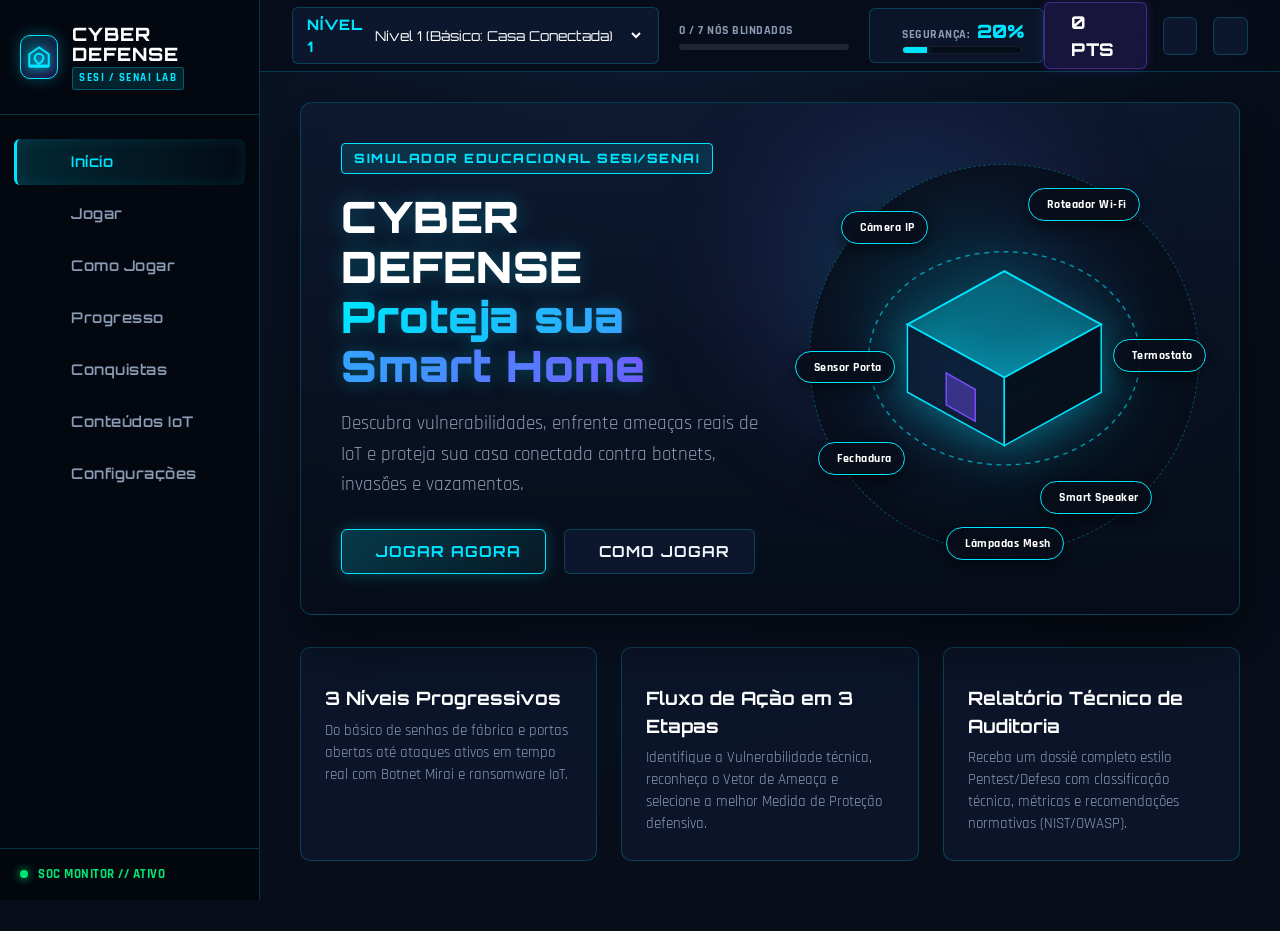
==== pagininha.html @ 02726461 "." ====
<!DOCTYPE html>
<html lang="pt-BR">
<head>
    <meta charset="UTF-8">
    <meta name="viewport" content="width=device-width, initial-scale=1.0">
    <title>Cyber Defense: Proteja sua Smart Home | Simulador IoT SESI/SENAI</title>
    <meta name="description" content="Simulador educativo de cibersegurança em IoT para o curso Técnico em Desenvolvimento de Sistemas (SESI/SENAI).">
    
    <!-- Estilos CSS -->
    <link rel="stylesheet" href="css/main.css">
    <link rel="stylesheet" href="css/components.css">
    <link rel="stylesheet" href="css/isometric-map.css">
    <link rel="stylesheet" href="css/report.css">
</head>
<body>

    <div id="app-layout">
        <!-- ==========================================
             1. SIDEBAR FIXA ESQUERDA
             ========================================== -->
        <aside id="app-sidebar">
            <div class="sidebar-brand-container">
                <div class="brand-icon-shield">
                    <!-- Ícone Casa com Escudo Holográfico SVG -->
                    <svg viewBox="0 0 24 24">
                        <path d="M12 2L2 9v11a2 2 0 0 0 2 2h16a2 2 0 0 0 2-2V9l-10-7zm0 2.25l8 5.75v9H4V10l8-5.75zm0 3.75a5 5 0 0 0-5 5c0 3.5 5 6.5 5 6.5s5-3 5-6.5a5 5 0 0 0-5-5zm0 2a3 3 0 0 1 3 3c0 1.5-2 3.5-3 4.4-1-.9-3-2.9-3-4.4a3 3 0 0 1 3-3z"/>
                    </svg>
                </div>
                <div class="brand-text">
                    <h1>CYBER DEFENSE</h1>
                    <span class="brand-tag-sesi">SESI / SENAI LAB</span>
                </div>
            </div>

            <!-- Menu de Navegação Profissional -->
            <nav class="sidebar-nav-menu">
                <a href="#home" class="nav-link active" data-view="home">
                    <span class="nav-icon" data-icon="home"></span>
                    <span>Início</span>
                </a>
                <a href="#game" class="nav-link" data-view="game">
                    <span class="nav-icon" data-icon="gamepad"></span>
                    <span>Jogar</span>
                </a>
                <a href="#howto" class="nav-link" data-view="howto">
                    <span class="nav-icon" data-icon="book"></span>
                    <span>Como Jogar</span>
                </a>
                <a href="#progress" class="nav-link" data-view="progress">
                    <span class="nav-icon" data-icon="barChart"></span>
                    <span>Progresso</span>
                </a>
                <a href="#achievements" class="nav-link" data-view="achievements">
                    <span class="nav-icon" data-icon="award"></span>
                    <span>Conquistas</span>
                </a>
                <a href="#knowledge" class="nav-link" data-view="knowledge">
                    <span class="nav-icon" data-icon="database"></span>
                    <span>Conteúdos IoT</span>
                </a>
                <a href="#settings" class="nav-link" data-view="settings">
                    <span class="nav-icon" data-icon="settings"></span>
                    <span>Configurações</span>
                </a>
            </nav>

            <!-- Rodapé da Sidebar com Status do SOC -->
            <div class="sidebar-footer-card">
                <div class="soc-pulse-indicator">
                    <span class="live-dot"></span>
                    <span>SOC MONITOR // ATIVO</span>
                </div>
            </div>
        </aside>

        <!-- ==========================================
             2. TOPBAR FIXA SUPERIOR
             ========================================== -->
        <div id="main-viewport">
            <header id="app-topbar">
                <div class="topbar-left-cluster">
                    <!-- Indicador de Nível Atual -->
                    <div class="level-badge-box">
                        <span class="level-tag" id="topbar-level-display">NÍVEL 1</span>
                        <select id="topbar-level-select" class="level-select-cyber" title="Trocar Nível">
                            <option value="1">Nível 1 (Básico: Casa Conectada)</option>
                            <option value="2">Nível 2 (Rede & Automação)</option>
                            <option value="3">Nível 3 (Ataque Ativo / Avançado)</option>
                        </select>
                    </div>

                    <!-- Barra de Progresso por Etapas / Nós Blindados -->
                    <div class="nodes-progress-group">
                        <div class="nodes-progress-label">
                            <span id="topbar-nodes-progress">0 / 7 NÓS BLINDADOS</span>
                        </div>
                        <div class="progress-track-cyber">
                            <div class="progress-bar-fill" id="topbar-nodes-bar"></div>
                        </div>
                    </div>

                    <!-- Medidor Dinâmico de Segurança: X% -->
                    <div class="security-gauge-group">
                        <span class="gauge-icon" data-icon="shield"></span>
                        <div class="gauge-meta">
                            <div class="gauge-title-row">
                                <span class="label">SEGURANÇA:</span>
                                <span class="val" id="topbar-security-val">20%</span>
                            </div>
                            <div class="gauge-track">
                                <div class="gauge-fill" id="topbar-security-gauge"></div>
                            </div>
                        </div>
                    </div>
                </div>

                <!-- Placar de Pontuação & Ações Rápidas -->
                <div class="topbar-right-cluster">
                    <div class="score-display-box">
                        <span class="score-icon" data-icon="zap"></span>
                        <span class="score-val" id="topbar-score-display">0 PTS</span>
                    </div>

                    <button class="quick-btn" id="btn-quick-sound" title="Silenciar / Ativar Som" data-icon="volume2">
                    </button>
                    <button class="quick-btn" id="btn-quick-fullscreen" title="Alternar Tela Cheia" data-icon="maximize">
                    </button>
                </div>
            </header>

            <!-- ==========================================
                 3. SEÇÕES DE CONTEÚDO (SPA)
                 ========================================== -->
            <div id="content-container">

                <!-- SEÇÃO 1: INÍCIO (HERO BANNER COM PLANTA ISOMÉTRICA) -->
                <section id="view-home" class="view-section active">
                    <div class="hero-banner-container">
                        <div class="hero-glow-back"></div>
                        <div class="hero-content-split">
                            <div class="hero-text-col">
                                <span class="hero-badge-tag">SIMULADOR EDUCACIONAL SESI/SENAI</span>
                                <h1 class="hero-main-title">CYBER DEFENSE<br><span>Proteja sua Smart Home</span></h1>
                                <p class="hero-subtitle">
                                    Descubra vulnerabilidades, enfrente ameaças reais de IoT e proteja sua casa conectada contra botnets, invasões e vazamentos.
                                </p>
                                <div class="hero-cta-group">
                                    <button class="cyber-btn cyber-btn-primary" id="btn-hero-play">
                                        <span data-icon="play"></span> JOGAR AGORA
                                    </button>
                                    <button class="cyber-btn cyber-btn-secondary" id="btn-hero-howto">
                                        <span data-icon="book"></span> COMO JOGAR
                                    </button>
                                </div>
                            </div>

                            <!-- Ilustração da Smart Home com Cúpula Holográfica e Etiquetas -->
                            <div class="hero-visual-col">
                                <div class="hero-holo-dome-wrapper">
                                    <div class="hero-house-graphic">
                                        <svg viewBox="0 0 300 240" fill="none" xmlns="http://www.w3.org/2000/svg">
                                            <!-- Telhado Isométrico -->
                                            <polygon points="150,30 250,85 150,140 50,85" fill="rgba(0, 229, 255, 0.25)" stroke="#00e5ff" stroke-width="2"/>
                                            <!-- Paredes da Casa -->
                                            <polygon points="50,85 150,140 150,210 50,155" fill="rgba(14, 26, 50, 0.9)" stroke="#00e5ff" stroke-width="1.5"/>
                                            <polygon points="150,140 250,85 250,155 150,210" fill="rgba(7, 13, 25, 0.95)" stroke="#00e5ff" stroke-width="1.5"/>
                                            <!-- Porta de Entrada com Fechadura -->
                                            <polygon points="90,135 120,152 120,185 90,168" fill="rgba(124, 77, 255, 0.4)" stroke="#7c4dff" stroke-width="1.5"/>
                                            <!-- Cúpula de Escudo -->
                                            <ellipse cx="150" cy="120" rx="140" ry="110" stroke="rgba(0, 229, 255, 0.6)" stroke-width="1.5" stroke-dasharray="5,5" fill="none"/>
                                        </svg>
                                    </div>

                                    <!-- Etiquetas Flutuantes Interativas -->
                                    <div class="hero-device-pill pill-camera" data-target-dev="camera"><span data-icon="camera"></span> Câmera IP</div>
                                    <div class="hero-device-pill pill-router" data-target-dev="router"><span data-icon="wifi"></span> Roteador Wi-Fi</div>
                                    <div class="hero-device-pill pill-lock" data-target-dev="smartlock"><span data-icon="lock"></span> Fechadura</div>
                                    <div class="hero-device-pill pill-speaker" data-target-dev="speaker"><span data-icon="mic"></span> Smart Speaker</div>
                                    <div class="hero-device-pill pill-thermostat" data-target-dev="thermostat"><span data-icon="thermometer"></span> Termostato</div>
                                    <div class="hero-device-pill pill-doorsensor" data-target-dev="doorsensor"><span data-icon="door"></span> Sensor Porta</div>
                                    <div class="hero-device-pill pill-bulb" data-target-dev="smartbulb"><span data-icon="bulb"></span> Lâmpadas Mesh</div>
                                </div>
                            </div>
                        </div>
                    </div>

                    <!-- Cards de Destaque -->
                    <div class="home-features-grid">
                        <div class="feature-card">
                            <div class="feature-icon" data-icon="radar"></div>
                            <h3>3 Níveis Progressivos</h3>
                            <p>Do básico de senhas de fábrica e portas abertas até ataques ativos em tempo real com Botnet Mirai e ransomware IoT.</p>
                        </div>
                        <div class="feature-card">
                            <div class="feature-icon" data-icon="shield"></div>
                            <h3>Fluxo de Ação em 3 Etapas</h3>
                            <p>Identifique a Vulnerabilidade técnica, reconheça o Vetor de Ameaça e selecione a melhor Medida de Proteção defensiva.</p>
                        </div>
                        <div class="feature-card">
                            <div class="feature-icon" data-icon="database"></div>
                            <h3>Relatório Técnico de Auditoria</h3>
                            <p>Receba um dossiê completo estilo Pentest/Defesa com classificação técnica, métricas e recomendações normativas (NIST/OWASP).</p>
                        </div>
                    </div>
                </section>

                <!-- SEÇÃO 2: JOGAR (MAPA ISOMÉTRICO INTERATIVO & GAMEPLAY) -->
                <section id="view-game" class="view-section">
                    <!-- Barra de Filtros Rápidos por Cômodo -->
                    <div class="map-filter-bar">
                        <span class="filter-lbl">FILTRAR CÔMODOS:</span>
                        <button class="filter-room-btn active" data-room="all">TODOS</button>
                        <button class="filter-room-btn" data-room="living">SALA DE ESTAR</button>
                        <button class="filter-room-btn" data-room="bedroom">QUARTO</button>
                        <button class="filter-room-btn" data-room="kitchen">COZINHA</button>
                        <button class="filter-room-btn" data-room="entrance">ENTRADA / FACHADA</button>
                        <div class="map-actions-cluster">
                            <button class="scan-radar-btn" id="btn-scan-network" title="Disparar Varredura de Rede com Radar">
                                <span data-icon="radar"></span> ESCANEAR REDE
                            </button>
                        </div>
                    </div>

                    <div class="gameplay-layout-grid">
                        <!-- Mapa Isométrico Interativo com Cúpula Holográfica -->
                        <div class="map-canvas-container" id="isometric-map-wrapper">
                            <!-- Canvas 2D da Cúpula Holográfica de Proteção -->
                            <canvas id="dome-canvas"></canvas>
                        </div>

                        <!-- Painel Lateral SOC do Gameplay -->
                        <aside class="game-soc-sidebar">
                            <!-- Card de Radar de Ameaças -->
                            <div class="soc-status-card">
                                <h3><span data-icon="alertTriangle"></span> STATUS DO PERÍMETRO</h3>
                                <div class="threat-radar-indicator">
                                    <div class="threat-row">
                                        <span>Exposição WAN</span>
                                        <div class="threat-bar">
                                            <div class="threat-fill threat-fill-critical"></div>
                                        </div>
                                    </div>
                                    <div class="threat-row">
                                        <span>Isolamento VLAN</span>
                                        <div class="threat-bar">
                                            <div class="threat-fill threat-fill-medium"></div>
                                        </div>
                                    </div>
                                    <div class="threat-row">
                                        <span>Criptografia TLS</span>
                                        <div class="threat-bar">
                                            <div class="threat-fill threat-fill-low"></div>
                                        </div>
                                    </div>
                                </div>
                            </div>

                            <!-- Feed de Logs SOC ao Vivo -->
                            <div class="soc-live-feed-card">
                                <div class="feed-header">
                                    <span>SOC THREAT FEED // LIVE STREAM</span>
                                    <span class="live-dot"></span>
                                </div>
                                <div class="soc-live-stream-box" id="soc-live-stream-log">
                                    <div class="soc-feed-line">
                                        <span class="time">[INIT]</span>
                                        <span class="text">Simulador de Defesa Inicializado. Conectado ao Gateway IoT.</span>
                                    </div>
                                </div>
                            </div>
                        </aside>
                    </div>
                </section>

                <!-- SEÇÃO 3: COMO JOGAR -->
                <section id="view-howto" class="view-section">
                    <div class="page-header-box">
                        <h2>COMO JOGAR O SIMULADOR</h2>
                        <p>Domine os 3 pilares da cibersegurança em IoT para neutralizar ameaças e blindar a residência.</p>
                    </div>

                    <div class="howto-steps-grid">
                        <div class="howto-card">
                            <div class="card-step-num">01</div>
                            <h3>Navegue e Inspecione</h3>
                            <p>Observe a planta da casa. Dispositivos vulneráveis exibem um indicador de alerta e notificações estilo SOC. Clique em qualquer nó para abrir o console de inspeção.</p>
                        </div>
                        <div class="howto-card">
                            <div class="card-step-num">02</div>
                            <h3>Resolva as 3 Etapas</h3>
                            <p>Para cada dispositivo, passe pelas 3 etapas obrigatórias:
                                <br>1. <strong>Identificar Vulnerabilidade</strong>
                                <br>2. <strong>Reconhecer Ameaça</strong>
                                <br>3. <strong>Selecionar Medida de Proteção</strong>
                            </p>
                        </div>
                        <div class="howto-card">
                            <div class="card-step-num">03</div>
                            <h3>Blinde a Cúpula</h3>
                            <p>Cada acerto fortalece a Cúpula Holográfica e sobe o medidor de Segurança %. Ao proteger todos os 7 dispositivos, você recebe o Relatório Técnico de Auditoria.</p>
                        </div>
                    </div>
                </section>

                <!-- SEÇÃO 4: PROGRESSO -->
                <section id="view-progress" class="view-section">
                    <div class="page-header-box">
                        <h2>PAINEL DE PROGRESSO & AUDITORIA</h2>
                        <p>Acompanhe suas estatísticas de defesa cibernética, taxa de precisão e histórico de intervenções.</p>
                    </div>
                    <div id="progress-dashboard-content"></div>
                </section>

                <!-- SEÇÃO 5: CONQUISTAS -->
                <section id="view-achievements" class="view-section">
                    <div class="page-header-box">
                        <h2>CONQUISTAS E MEDALHAS</h2>
                        <p>Desbloqueie insígnias de excelência em cibersegurança e mostre suas habilidades como especialista.</p>
                    </div>
                    <div class="achievements-grid" id="achievements-grid"></div>
                </section>

                <!-- SEÇÃO 6: CONTEÚDOS & GLOSSÁRIO TÉCNICO SESI/SENAI -->
                <section id="view-knowledge" class="view-section">
                    <div class="page-header-box">
                        <h2>CONTEÚDOS EDUCATIVOS // IOT & CIBERSEGURANÇA</h2>
                        <p>Guia de referência para o curso Técnico em Desenvolvimento de Sistemas (SESI/SENAI).</p>
                    </div>

                    <div class="kb-tabs-bar">
                        <button class="kb-tab-btn active" data-target="kb-protocols-list">PROTOCOLOS IOT</button>
                        <button class="kb-tab-btn" data-target="kb-threats-list">AMEAÇAS CIBERNÉTICAS</button>
                        <button class="kb-tab-btn" data-target="kb-practices-list">BOAS PRÁTICAS & NORMAS</button>
                    </div>

                    <!-- Abas de Conteúdo -->
                    <div class="kb-tab-pane active" id="kb-protocols-list"></div>
                    <div class="kb-tab-pane" id="kb-threats-list"></div>
                    <div class="kb-tab-pane" id="kb-practices-list"></div>
                </section>

                <!-- SEÇÃO 7: CONFIGURAÇÕES -->
                <section id="view-settings" class="view-section">
                    <div class="page-header-box">
                        <h2>CONFIGURAÇÕES DO SIMULADOR</h2>
                        <p>Ajuste os parâmetros de áudio sintetizado, efeitos visuais e gerenciamento de dados salvos.</p>
                    </div>

                    <div class="settings-group">
                        <div class="setting-row">
                            <div class="setting-info">
                                <h4>Efeitos Sonoros (Web Audio API)</h4>
                                <p>Sons sintetizados em tempo real para cliques, alertas, acertos e glitches.</p>
                            </div>
                            <label class="cyber-switch">
                                <input type="checkbox" id="setting-sound-toggle" checked>
                                <span class="switch-slider"></span>
                            </label>
                        </div>

                        <div class="setting-row">
                            <div class="setting-info">
                                <h4>Volume Master</h4>
                                <p>Controle de ganho principal do sintetizador de áudio.</p>
                            </div>
                            <input type="range" class="cyber-slider" id="setting-volume-slider" min="0" max="1" step="0.05" value="0.5">
                        </div>

                        <div class="setting-row">
                            <div class="setting-info">
                                <h4>Ambiência Cyber (Drone Lo-Fi Procedural)</h4>
                                <p>Sintetizador procedural de fundo gerando textura sci-fi suave e imersiva.</p>
                            </div>
                            <label class="cyber-switch">
                                <input type="checkbox" id="setting-ambient-toggle">
                                <span class="switch-slider"></span>
                            </label>
                        </div>

                        <div class="setting-row">
                            <div class="setting-info">
                                <h4>Efeito CRT / Scanlines</h4>
                                <p>Adiciona linhas de varredura retrô-futuristas na interface.</p>
                            </div>
                            <label class="cyber-switch">
                                <input type="checkbox" id="setting-scanlines-toggle">
                                <span class="switch-slider"></span>
                            </label>
                        </div>

                        <div class="setting-row">
                            <div class="setting-info">
                                <h4>Resetar Todo o Progresso</h4>
                                <p>Limpa pontuações salvas no LocalStorage e reinicia os 3 níveis.</p>
                            </div>
                            <button class="cyber-btn cyber-btn-danger" id="btn-reset-progress">
                                <span data-icon="rotate"></span> RESETAR DADOS
                            </button>
                        </div>
                    </div>
                </section>

            </div>
        </div>
    </div>

    <!-- ==========================================
         4. MODAL INSPETOR DE DISPOSITIVOS (3 ETAPAS)
         ========================================== -->
    <div id="device-inspector-modal" class="cyber-modal-overlay">
        <div class="inspector-modal-box">
            <button class="modal-close-btn" title="Fechar Janela">✕</button>
            <div class="modal-body-container"></div>
        </div>
    </div>

    <!-- ==========================================
         5. MODAL RELATÓRIO FINAL DE AUDITORIA
         ========================================== -->
    <div id="audit-report-modal" class="cyber-modal-overlay">
        <div class="report-modal-box">
            <button class="report-close-btn" title="Fechar Janela">✕</button>
            <div class="report-modal-content"></div>
        </div>
    </div>

    <!-- Scripts da Aplicação Modular -->
    <script src="js/icons.js"></script>
    <script src="js/audio.js"></script>
    <script src="js/data.js"></script>
    <script src="js/gameState.js"></script>
    <script src="js/isometricMap.js"></script>
    <script src="js/modalInspector.js"></script>
    <script src="js/report.js"></script>
    <script src="js/app.js"></script>
</body>
</html>
---- css/main.css ----
/**
 * Cyber Defense: Proteja sua Smart Home
 * Estilos Principais (main.css)
 * SESI/SENAI - Técnico em Desenvolvimento de Sistemas
 */

@import url('https://fonts.googleapis.com/css2?family=JetBrains+Mono:wght@400;600;800&family=Orbitron:wght@500;700;900&family=Rajdhani:wght@500;600;700&display=swap');

:root {
    /* Paleta Cyberpunk & Dark Mode */
    --bg-deep: #070d19;
    --bg-darker: #040810;
    --bg-surface: rgba(14, 26, 50, 0.65);
    --bg-surface-elevated: rgba(20, 36, 68, 0.85);
    --border-glass: rgba(0, 229, 255, 0.22);
    --border-glass-hover: rgba(0, 229, 255, 0.6);

    /* Cores Neons e Alertas */
    --cyber-cyan: #00e5ff;
    --cyber-cyan-glow: rgba(0, 229, 255, 0.4);
    --cyber-green: #00e676;
    --cyber-green-glow: rgba(0, 230, 118, 0.4);
    --cyber-red: #ff3b5c;
    --cyber-red-glow: rgba(255, 59, 92, 0.45);
    --cyber-purple: #7c4dff;
    --cyber-purple-glow: rgba(124, 77, 255, 0.35);
    --cyber-amber: #ffab00;

    /* Tipografia e Cores de Texto */
    --text-primary: #f0f6fc;
    --text-secondary: #8b9bb4;
    --text-muted: #57657a;
    --font-heading: 'Orbitron', 'Rajdhani', sans-serif;
    --font-ui: 'Rajdhani', -apple-system, BlinkMacSystemFont, 'Segoe UI', Roboto, sans-serif;
    --font-mono: 'JetBrains Mono', Consolas, 'Courier New', monospace;

    /* Dimensões de Layout */
    --sidebar-width: 260px;
    --topbar-height: 72px;
}

/* Reset Global & Caixa */
*, *::before, *::after {
    box-sizing: border-box;
    margin: 0;
    padding: 0;
}

html, body {
    width: 100%;
    height: 100%;
    background-color: var(--bg-deep);
    color: var(--text-primary);
    font-family: var(--font-ui);
    font-size: 16px;
    line-height: 1.5;
    overflow-x: hidden;
    -webkit-font-smoothing: antialiased;
}

/* Scrollbar Personalizada Cyber */
::-webkit-scrollbar {
    width: 8px;
    height: 8px;
}
::-webkit-scrollbar-track {
    background: var(--bg-darker);
}
::-webkit-scrollbar-thumb {
    background: rgba(0, 229, 255, 0.3);
    border-radius: 4px;
}
::-webkit-scrollbar-thumb:hover {
    background: var(--cyber-cyan);
    box-shadow: 0 0 10px var(--cyber-cyan-glow);
}

/* Efeito Opcional de Scanlines CRT */
.scanlines-enabled::after {
    content: " ";
    display: block;
    position: fixed;
    top: 0; left: 0; bottom: 0; right: 0;
    background: linear-gradient(rgba(18, 16, 16, 0) 50%, rgba(0, 0, 0, 0.25) 50%), linear-gradient(90deg, rgba(255, 0, 0, 0.04), rgba(0, 255, 0, 0.01), rgba(0, 0, 255, 0.04));
    z-index: 9999;
    background-size: 100% 3px, 6px 100%;
    pointer-events: none;
    opacity: 0.8;
}

/* Efeito Glitch de Intrusão */
@keyframes screenGlitchAnim {
    0% { transform: translate(0); filter: hue-rotate(0deg); }
    20% { transform: translate(-3px, 3px); filter: hue-rotate(90deg) brightness(1.3); }
    40% { transform: translate(-3px, -3px); filter: hue-rotate(180deg); }
    60% { transform: translate(3px, 3px); filter: hue-rotate(270deg); }
    80% { transform: translate(3px, -3px); filter: hue-rotate(360deg); }
    100% { transform: translate(0); filter: none; }
}

.intrusion-glitch-active {
    animation: screenGlitchAnim 0.3s cubic-bezier(0.25, 0.46, 0.45, 0.94) both;
}

/* Estrutura Principal da Aplicação */
#app-layout {
    display: flex;
    min-height: 100vh;
    width: 100vw;
    background: radial-gradient(circle at 50% 20%, #0d1b33 0%, var(--bg-deep) 65%);
}

/* Área de Conteúdo Principal */
#main-viewport {
    margin-left: var(--sidebar-width);
    flex: 1;
    display: flex;
    flex-direction: column;
    min-height: 100vh;
    position: relative;
}

#content-container {
    padding-top: var(--topbar-height);
    flex: 1;
    position: relative;
    padding-bottom: 40px;
}

/* Alternância de Telas (SPA) */
.view-section {
    display: none;
    padding: 30px 40px;
    animation: fadeInView 0.35s ease-out forwards;
}

.view-section.active {
    display: block;
}

@keyframes fadeInView {
    from {
        opacity: 0;
        transform: translateY(8px);
    }
    to {
        opacity: 1;
        transform: translateY(0);
    }
}

/* Utilitários Tipográficos */
.font-mono {
    font-family: var(--font-mono) !important;
}

.text-cyan { color: var(--cyber-cyan) !important; }
.text-green { color: var(--cyber-green) !important; }
.text-red { color: var(--cyber-red) !important; }
.text-purple { color: var(--cyber-purple) !important; }
.text-muted { color: var(--text-muted) !important; }

/* Botões Cyber Reutilizáveis */
.cyber-btn {
    display: inline-flex;
    align-items: center;
    justify-content: center;
    gap: 10px;
    padding: 12px 24px;
    font-family: var(--font-heading);
    font-size: 0.95rem;
    font-weight: 700;
    text-transform: uppercase;
    letter-spacing: 1px;
    border-radius: 6px;
    cursor: pointer;
    transition: all 0.2s cubic-bezier(0.4, 0, 0.2, 1);
    position: relative;
    overflow: hidden;
    outline: none;
}

.cyber-btn-primary {
    background: linear-gradient(135deg, rgba(0, 229, 255, 0.2), rgba(0, 229, 255, 0.05));
    border: 1.5px solid var(--cyber-cyan);
    color: var(--cyber-cyan);
    box-shadow: 0 0 15px rgba(0, 229, 255, 0.25);
}

.cyber-btn-primary:hover {
    background: var(--cyber-cyan);
    color: #070d19;
    box-shadow: 0 0 25px var(--cyber-cyan-glow);
    transform: translateY(-2px);
}

.cyber-btn-secondary {
    background: rgba(14, 26, 50, 0.8);
    border: 1.5px solid var(--border-glass);
    color: var(--text-primary);
}

.cyber-btn-secondary:hover {
    border-color: var(--cyber-cyan);
    color: var(--cyber-cyan);
    transform: translateY(-2px);
}

.cyber-btn-success {
    background: linear-gradient(135deg, rgba(0, 230, 118, 0.2), rgba(0, 230, 118, 0.05));
    border: 1.5px solid var(--cyber-green);
    color: var(--cyber-green);
    box-shadow: 0 0 15px rgba(0, 230, 118, 0.25);
}

.cyber-btn-success:hover {
    background: var(--cyber-green);
    color: #070d19;
    box-shadow: 0 0 25px var(--cyber-green-glow);
    transform: translateY(-2px);
}

.cyber-btn-danger {
    background: linear-gradient(135deg, rgba(255, 59, 92, 0.2), rgba(255, 59, 92, 0.05));
    border: 1.5px solid var(--cyber-red);
    color: var(--cyber-red);
    box-shadow: 0 0 15px rgba(255, 59, 92, 0.25);
}

.cyber-btn-danger:hover {
    background: var(--cyber-red);
    color: #fff;
    box-shadow: 0 0 25px var(--cyber-red-glow);
    transform: translateY(-2px);
}

.cyber-btn-ghost {
    background: transparent;
    border: 1px solid rgba(255, 255, 255, 0.15);
    color: var(--text-secondary);
}

.cyber-btn-ghost:hover {
    border-color: #fff;
    color: #fff;
}

/* Toasts de Notificação Cyber */
.cyber-toast {
    position: fixed;
    bottom: 24px;
    right: 24px;
    padding: 14px 22px;
    background: rgba(7, 13, 25, 0.95);
    backdrop-filter: blur(12px);
    border-radius: 6px;
    font-family: var(--font-heading);
    font-size: 0.9rem;
    font-weight: 600;
    letter-spacing: 0.5px;
    z-index: 10000;
    opacity: 0;
    transform: translateY(20px);
    transition: all 0.3s cubic-bezier(0.4, 0, 0.2, 1);
    box-shadow: 0 10px 30px rgba(0, 0, 0, 0.7);
    pointer-events: none;
}

.cyber-toast.show {
    opacity: 1;
    transform: translateY(0);
}

.toast-info {
    border-left: 4px solid var(--cyber-cyan);
    color: var(--cyber-cyan);
}
.toast-success {
    border-left: 4px solid var(--cyber-green);
    color: var(--cyber-green);
}
.toast-danger {
    border-left: 4px solid var(--cyber-red);
    color: var(--cyber-red);
}
.toast-warning {
    border-left: 4px solid var(--cyber-amber);
    color: var(--cyber-amber);
}

/* Banner Flutuante de Conquista */
.achievement-toast-banner {
    position: fixed;
    top: calc(var(--topbar-height) + 16px);
    right: 24px;
    display: flex;
    align-items: center;
    gap: 16px;
    padding: 18px 24px;
    background: rgba(14, 26, 50, 0.96);
    backdrop-filter: blur(16px);
    border: 1.5px solid var(--cyber-amber);
    border-radius: 8px;
    box-shadow: 0 10px 40px rgba(255, 171, 0, 0.35);
    z-index: 9998;
    opacity: 0;
    transform: translateX(50px);
    transition: all 0.4s cubic-bezier(0.34, 1.56, 0.64, 1);
}

.achievement-toast-banner.show {
    opacity: 1;
    transform: translateX(0);
}

.ach-toast-icon {
    font-size: 2.2rem;
    filter: drop-shadow(0 0 10px rgba(255, 171, 0, 0.8));
}

.ach-toast-sub {
    font-size: 0.75rem;
    font-weight: 800;
    color: var(--cyber-amber);
    letter-spacing: 1.5px;
    text-transform: uppercase;
}

.ach-toast-title {
    font-family: var(--font-heading);
    font-size: 1.15rem;
    color: #fff;
    margin: 2px 0;
}

.ach-toast-desc {
    font-size: 0.85rem;
    color: var(--text-secondary);
}
---- css/components.css ----
/**
 * Cyber Defense: Proteja sua Smart Home
 * Componentes de Interface (components.css)
 * SESI/SENAI - Técnico em Desenvolvimento de Sistemas
 */

/* =======================================================
   1. SIDEBAR FIXA ESQUERDA
   ======================================================= */
#app-sidebar {
    position: fixed;
    top: 0;
    left: 0;
    width: var(--sidebar-width);
    height: 100vh;
    background: rgba(4, 8, 16, 0.95);
    backdrop-filter: blur(20px);
    border-right: 1.5px solid var(--border-glass);
    display: flex;
    flex-direction: column;
    z-index: 1000;
}

.sidebar-brand-container {
    padding: 24px 20px;
    border-bottom: 1px solid var(--border-glass);
    display: flex;
    align-items: center;
    gap: 14px;
}

.brand-icon-shield {
    width: 44px;
    height: 44px;
    background: linear-gradient(135deg, rgba(0, 229, 255, 0.2), rgba(124, 77, 255, 0.25));
    border: 1.5px solid var(--cyber-cyan);
    border-radius: 10px;
    display: flex;
    align-items: center;
    justify-content: center;
    box-shadow: 0 0 15px rgba(0, 229, 255, 0.3);
}

.brand-icon-shield svg {
    width: 26px;
    height: 26px;
    fill: var(--cyber-cyan);
    filter: drop-shadow(0 0 5px var(--cyber-cyan));
}

.brand-text h1 {
    font-family: var(--font-heading);
    font-size: 1.15rem;
    font-weight: 800;
    letter-spacing: 1px;
    color: #fff;
    line-height: 1.1;
}

.brand-tag-sesi {
    display: inline-block;
    margin-top: 3px;
    font-size: 0.68rem;
    font-weight: 800;
    letter-spacing: 1.5px;
    color: var(--cyber-cyan);
    background: rgba(0, 229, 255, 0.12);
    padding: 2px 6px;
    border-radius: 3px;
    border: 1px solid rgba(0, 229, 255, 0.3);
}

/* Menu de Navegação da Sidebar */
.sidebar-nav-menu {
    flex: 1;
    padding: 24px 14px;
    display: flex;
    flex-direction: column;
    gap: 6px;
    overflow-y: auto;
}

.nav-link {
    display: flex;
    align-items: center;
    gap: 14px;
    padding: 12px 16px;
    color: var(--text-secondary);
    text-decoration: none;
    font-family: var(--font-heading);
    font-size: 0.92rem;
    font-weight: 600;
    letter-spacing: 0.5px;
    border-radius: 6px;
    transition: all 0.2s ease;
    border-left: 3px solid transparent;
}

.nav-link .nav-icon {
    font-size: 1.25rem;
    width: 24px;
    display: flex;
    justify-content: center;
    transition: transform 0.2s ease;
}

.nav-link:hover {
    color: #fff;
    background: rgba(0, 229, 255, 0.08);
    border-left-color: rgba(0, 229, 255, 0.5);
}

.nav-link:hover .nav-icon {
    transform: scale(1.15);
}

.nav-link.active {
    color: var(--cyber-cyan);
    background: linear-gradient(90deg, rgba(0, 229, 255, 0.15), rgba(0, 229, 255, 0.02));
    border-left-color: var(--cyber-cyan);
    box-shadow: inset 0 0 15px rgba(0, 229, 255, 0.1);
}

.nav-link.active .nav-icon {
    filter: drop-shadow(0 0 6px var(--cyber-cyan));
}

.sidebar-footer-card {
    padding: 16px 20px;
    border-top: 1px solid var(--border-glass);
    background: rgba(0, 0, 0, 0.2);
}

.soc-pulse-indicator {
    display: flex;
    align-items: center;
    gap: 10px;
    font-size: 0.8rem;
    font-weight: 700;
    letter-spacing: 0.5px;
    color: var(--cyber-green);
}

.live-dot {
    width: 8px;
    height: 8px;
    border-radius: 50%;
    background-color: var(--cyber-green);
    box-shadow: 0 0 10px var(--cyber-green);
    animation: pulseSocDot 1.5s infinite;
}

@keyframes pulseSocDot {
    0%, 100% { opacity: 1; transform: scale(1); }
    50% { opacity: 0.4; transform: scale(0.85); }
}

/* =======================================================
   2. TOPBAR FIXA SUPERIOR
   ======================================================= */
#app-topbar {
    position: fixed;
    top: 0;
    left: var(--sidebar-width);
    right: 0;
    height: var(--topbar-height);
    background: rgba(7, 13, 25, 0.92);
    backdrop-filter: blur(20px);
    border-bottom: 1.5px solid var(--border-glass);
    display: flex;
    align-items: center;
    justify-content: space-between;
    padding: 0 32px;
    z-index: 999;
}

.topbar-left-cluster {
    display: flex;
    align-items: center;
    gap: 20px;
}

.level-badge-box {
    display: flex;
    align-items: center;
    gap: 8px;
    background: rgba(14, 26, 50, 0.8);
    border: 1px solid var(--border-glass);
    padding: 6px 14px;
    border-radius: 6px;
}

.level-tag {
    font-family: var(--font-heading);
    font-size: 0.9rem;
    font-weight: 800;
    color: var(--cyber-cyan);
    letter-spacing: 1px;
}

.level-select-cyber {
    background: transparent;
    border: none;
    color: #fff;
    font-family: var(--font-heading);
    font-size: 0.85rem;
    cursor: pointer;
    outline: none;
}

.level-select-cyber option {
    background: var(--bg-deep);
    color: #fff;
}

/* Barra de Progresso por Etapas / Nós */
.nodes-progress-group {
    display: flex;
    flex-direction: column;
    gap: 4px;
    min-width: 170px;
}

.nodes-progress-label {
    display: flex;
    justify-content: space-between;
    font-size: 0.75rem;
    font-weight: 700;
    color: var(--text-secondary);
    letter-spacing: 0.5px;
}

.progress-track-cyber {
    width: 100%;
    height: 6px;
    background: rgba(255, 255, 255, 0.1);
    border-radius: 3px;
    overflow: hidden;
}

.progress-bar-fill {
    height: 100%;
    width: 0%;
    background: var(--cyber-cyan);
    box-shadow: 0 0 8px var(--cyber-cyan);
    transition: width 0.4s ease;
}

/* Medidor Dinâmico de Segurança: X% */
.security-gauge-group {
    display: flex;
    align-items: center;
    gap: 14px;
    background: rgba(14, 26, 50, 0.7);
    border: 1px solid var(--border-glass);
    padding: 8px 18px;
    border-radius: 6px;
}

.gauge-icon {
    font-size: 1.4rem;
}

.gauge-meta {
    display: flex;
    flex-direction: column;
    gap: 2px;
}

.gauge-title-row {
    display: flex;
    align-items: baseline;
    gap: 8px;
}

.gauge-title-row .label {
    font-size: 0.78rem;
    font-weight: 700;
    color: var(--text-secondary);
    letter-spacing: 0.5px;
}

.gauge-title-row .val {
    font-family: var(--font-heading);
    font-size: 1.15rem;
    font-weight: 900;
    color: var(--cyber-cyan);
}

.gauge-track {
    width: 120px;
    height: 8px;
    background: rgba(0, 0, 0, 0.4);
    border-radius: 4px;
    overflow: hidden;
    border: 1px solid rgba(255, 255, 255, 0.08);
}

.gauge-fill {
    height: 100%;
    width: 20%;
    background: var(--cyber-cyan);
    box-shadow: 0 0 10px var(--cyber-cyan-glow);
    transition: width 0.5s cubic-bezier(0.4, 0, 0.2, 1), background-color 0.4s ease;
}

/* Placar de Pontos e Ações Rápidas */
.topbar-right-cluster {
    display: flex;
    align-items: center;
    gap: 16px;
}

.score-display-box {
    display: flex;
    align-items: center;
    gap: 10px;
    padding: 6px 16px;
    background: rgba(124, 77, 255, 0.15);
    border: 1.5px solid rgba(124, 77, 255, 0.4);
    border-radius: 6px;
    box-shadow: 0 0 12px rgba(124, 77, 255, 0.2);
}

.score-display-box .score-icon {
    font-size: 1.2rem;
}

.score-display-box .score-val {
    font-family: var(--font-heading);
    font-size: 1.1rem;
    font-weight: 800;
    color: #fff;
    letter-spacing: 0.5px;
}

.quick-btn {
    width: 38px;
    height: 38px;
    background: rgba(14, 26, 50, 0.8);
    border: 1px solid var(--border-glass);
    border-radius: 6px;
    color: var(--text-primary);
    font-size: 1.1rem;
    cursor: pointer;
    display: flex;
    align-items: center;
    justify-content: center;
    transition: all 0.2s ease;
}

.quick-btn:hover {
    border-color: var(--cyber-cyan);
    color: var(--cyber-cyan);
    box-shadow: 0 0 10px var(--cyber-cyan-glow);
    transform: translateY(-1px);
}

/* =======================================================
   3. TELA INICIAL ("INÍCIO") & HERO BANNER
   ======================================================= */
.hero-banner-container {
    background: linear-gradient(180deg, rgba(14, 26, 50, 0.75) 0%, rgba(7, 13, 25, 0.95) 100%);
    border: 1.5px solid var(--border-glass);
    border-radius: 12px;
    padding: 40px;
    position: relative;
    overflow: hidden;
    box-shadow: 0 20px 60px rgba(0, 0, 0, 0.6);
}

.hero-glow-back {
    position: absolute;
    top: -50px;
    right: 10%;
    width: 450px;
    height: 450px;
    background: radial-gradient(circle, rgba(0, 229, 255, 0.18) 0%, rgba(124, 77, 255, 0.08) 50%, transparent 70%);
    filter: blur(40px);
    pointer-events: none;
}

.hero-content-split {
    display: grid;
    grid-template-columns: 1.1fr 1fr;
    gap: 40px;
    align-items: center;
    position: relative;
    z-index: 2;
}

.hero-text-col {
    display: flex;
    flex-direction: column;
    gap: 18px;
}

.hero-badge-tag {
    align-self: flex-start;
    padding: 5px 12px;
    background: rgba(0, 229, 255, 0.12);
    border: 1px solid var(--cyber-cyan);
    border-radius: 4px;
    font-family: var(--font-heading);
    font-size: 0.8rem;
    font-weight: 800;
    color: var(--cyber-cyan);
    letter-spacing: 1.5px;
}

.hero-main-title {
    font-family: var(--font-heading);
    font-size: 2.7rem;
    font-weight: 900;
    line-height: 1.15;
    letter-spacing: 0.5px;
    color: #fff;
    text-shadow: 0 0 20px rgba(0, 229, 255, 0.3);
}

.hero-main-title span {
    color: var(--cyber-cyan);
    background: linear-gradient(90deg, #00e5ff, #7c4dff);
    -webkit-background-clip: text;
    -webkit-text-fill-color: transparent;
}

.hero-subtitle {
    font-size: 1.2rem;
    color: var(--text-secondary);
    line-height: 1.6;
}

.hero-cta-group {
    display: flex;
    align-items: center;
    gap: 18px;
    margin-top: 10px;
}

/* Ilustração Holográfica da Smart Home no Hero */
.hero-visual-col {
    position: relative;
    display: flex;
    align-items: center;
    justify-content: center;
}

.hero-holo-dome-wrapper {
    width: 100%;
    max-width: 440px;
    aspect-ratio: 1;
    position: relative;
    border-radius: 50%;
    background: radial-gradient(circle, rgba(0, 229, 255, 0.08) 0%, rgba(7, 13, 25, 0.8) 70%);
    border: 1.5px dashed rgba(0, 229, 255, 0.3);
    display: flex;
    align-items: center;
    justify-content: center;
    animation: rotateHoloBorder 40s linear infinite;
}

@keyframes rotateHoloBorder {
    from { transform: rotate(0deg); }
    to { transform: rotate(360deg); }
}

.hero-house-graphic {
    position: absolute;
    width: 75%;
    height: 75%;
    display: flex;
    align-items: center;
    justify-content: center;
}

.hero-house-graphic svg {
    width: 100%;
    height: 100%;
    filter: drop-shadow(0 0 25px rgba(0, 229, 255, 0.5));
}

/* Etiquetas Flutuantes Interativas no Hero */
.hero-device-pill {
    position: absolute;
    padding: 6px 12px;
    background: rgba(7, 13, 25, 0.9);
    border: 1px solid var(--cyber-cyan);
    border-radius: 20px;
    color: #fff;
    font-size: 0.78rem;
    font-weight: 700;
    letter-spacing: 0.5px;
    box-shadow: 0 4px 15px rgba(0, 0, 0, 0.6);
    cursor: pointer;
    transition: all 0.25s ease;
    display: flex;
    align-items: center;
    gap: 6px;
    z-index: 10;
}

.hero-device-pill:hover {
    background: var(--cyber-cyan);
    color: #070d19;
    box-shadow: 0 0 20px var(--cyber-cyan);
    transform: scale(1.1);
}

.pill-camera { top: 12%; left: 8%; }
.pill-router { top: 6%; right: 15%; }
.pill-lock { bottom: 20%; left: 2%; }
.pill-speaker { bottom: 10%; right: 12%; }
.pill-thermostat { top: 45%; right: -2%; }
.pill-doorsensor { top: 48%; left: -4%; }
.pill-bulb { bottom: -2%; left: 35%; }

/* Cards de Destaque da Tela Inicial */
.home-features-grid {
    display: grid;
    grid-template-columns: repeat(3, 1fr);
    gap: 24px;
    margin-top: 32px;
}

.feature-card {
    background: var(--bg-surface);
    border: 1px solid var(--border-glass);
    border-radius: 10px;
    padding: 24px;
    transition: all 0.3s ease;
}

.feature-card:hover {
    border-color: var(--cyber-cyan);
    transform: translateY(-4px);
    box-shadow: 0 10px 30px rgba(0, 229, 255, 0.15);
}

.feature-icon {
    font-size: 2rem;
    margin-bottom: 12px;
}

.feature-card h3 {
    font-family: var(--font-heading);
    font-size: 1.15rem;
    color: #fff;
    margin-bottom: 8px;
}

.feature-card p {
    font-size: 0.92rem;
    color: var(--text-secondary);
    line-height: 1.5;
}

/* =======================================================
   4. MODAL INSPETOR DE DISPOSITIVOS
   ======================================================= */
.cyber-modal-overlay {
    position: fixed;
    top: 0; left: 0; right: 0; bottom: 0;
    background: rgba(4, 8, 16, 0.85);
    backdrop-filter: blur(16px);
    z-index: 10000;
    display: none;
    align-items: center;
    justify-content: center;
    padding: 24px;
}

.cyber-modal-overlay.active {
    display: flex;
}

.inspector-modal-box {
    background: rgba(14, 26, 50, 0.98);
    border: 1.5px solid var(--cyber-cyan);
    box-shadow: 0 0 50px rgba(0, 229, 255, 0.25);
    border-radius: 12px;
    width: 100%;
    max-width: 900px;
    max-height: 92vh;
    overflow-y: auto;
    position: relative;
    padding: 32px;
    animation: zoomModal 0.25s cubic-bezier(0.34, 1.56, 0.64, 1) forwards;
}

@keyframes zoomModal {
    from { opacity: 0; transform: scale(0.92); }
    to { opacity: 1; transform: scale(1); }
}

.modal-close-btn {
    position: absolute;
    top: 20px;
    right: 20px;
    width: 36px;
    height: 36px;
    background: rgba(255, 255, 255, 0.08);
    border: 1px solid rgba(255, 255, 255, 0.2);
    border-radius: 50%;
    color: #fff;
    font-size: 1.2rem;
    display: flex;
    align-items: center;
    justify-content: center;
    cursor: pointer;
    transition: all 0.2s ease;
}

.modal-close-btn:hover {
    background: var(--cyber-red);
    border-color: var(--cyber-red);
    box-shadow: 0 0 15px var(--cyber-red-glow);
}

/* Header do Inspetor */
.inspector-header {
    margin-bottom: 24px;
}

.device-meta-group {
    display: flex;
    align-items: center;
    gap: 18px;
    margin-bottom: 18px;
}

.device-icon-badge {
    width: 60px;
    height: 60px;
    border-radius: 12px;
    display: flex;
    align-items: center;
    justify-content: center;
    font-size: 2rem;
}

.device-icon-badge.vulnerable {
    background: rgba(255, 59, 92, 0.15);
    border: 1.5px solid var(--cyber-red);
    box-shadow: 0 0 20px var(--cyber-red-glow);
}

.device-icon-badge.secured {
    background: rgba(0, 230, 118, 0.15);
    border: 1.5px solid var(--cyber-green);
    box-shadow: 0 0 20px var(--cyber-green-glow);
}

.device-status-badge {
    display: inline-block;
    padding: 3px 8px;
    border-radius: 4px;
    font-size: 0.72rem;
    font-weight: 800;
    letter-spacing: 1px;
    margin-bottom: 4px;
}

.badge-danger {
    background: rgba(255, 59, 92, 0.2);
    color: var(--cyber-red);
    border: 1px solid var(--cyber-red);
}

.badge-safe {
    background: rgba(0, 230, 118, 0.2);
    color: var(--cyber-green);
    border: 1px solid var(--cyber-green);
}

.device-title {
    font-family: var(--font-heading);
    font-size: 1.6rem;
    color: #fff;
}

.device-subtitle {
    font-size: 0.9rem;
    color: var(--text-secondary);
}

.device-specs-grid {
    display: grid;
    grid-template-columns: repeat(4, 1fr);
    gap: 12px;
}

.spec-card {
    background: rgba(7, 13, 25, 0.75);
    border: 1px solid var(--border-glass);
    border-radius: 6px;
    padding: 8px 12px;
    display: flex;
    flex-direction: column;
}

.spec-label {
    font-size: 0.7rem;
    font-weight: 700;
    color: var(--text-muted);
    text-transform: uppercase;
}

.spec-val {
    font-size: 0.88rem;
    color: var(--cyber-cyan);
    font-weight: 600;
}

/* Console de Logs SOC */
.soc-terminal-wrapper {
    background: #02050b;
    border: 1px solid rgba(0, 229, 255, 0.3);
    border-radius: 8px;
    overflow: hidden;
    margin-bottom: 24px;
}

.terminal-bar {
    background: rgba(14, 26, 50, 0.9);
    padding: 8px 14px;
    display: flex;
    align-items: center;
    justify-content: space-between;
    border-bottom: 1px solid rgba(0, 229, 255, 0.15);
}

.terminal-dots {
    display: flex;
    gap: 6px;
}

.dot {
    width: 10px;
    height: 10px;
    border-radius: 50%;
}
.dot-red { background: #ff5f56; }
.dot-yellow { background: #ffbd2e; }
.dot-green { background: #27c93f; }

.terminal-title {
    font-family: var(--font-mono);
    font-size: 0.75rem;
    color: var(--text-secondary);
    letter-spacing: 0.5px;
}

.terminal-tag {
    font-family: var(--font-mono);
    font-size: 0.7rem;
    color: var(--cyber-green);
    background: rgba(0, 230, 118, 0.1);
    padding: 2px 6px;
    border-radius: 3px;
}

.terminal-body {
    padding: 14px;
    max-height: 140px;
    overflow-y: auto;
    font-size: 0.8rem;
    line-height: 1.6;
}

.log-line {
    white-space: pre-wrap;
    word-break: break-all;
    color: #a0aec0;
}

.log-tag { color: var(--cyber-cyan); }
.log-highlight-green { color: var(--cyber-green); font-weight: bold; }
.log-highlight-red { color: var(--cyber-red); font-weight: bold; }
.log-ip { color: #f6e05e; }
.log-port { color: #d6bcfa; }

/* Stepper de 3 Etapas */
.steps-stepper {
    display: flex;
    align-items: center;
    justify-content: space-between;
    margin-bottom: 24px;
}

.step-item {
    display: flex;
    align-items: center;
    gap: 12px;
}

.step-num {
    width: 34px;
    height: 34px;
    border-radius: 50%;
    background: rgba(7, 13, 25, 0.8);
    border: 2px solid var(--border-glass);
    color: var(--text-secondary);
    display: flex;
    align-items: center;
    justify-content: center;
    font-family: var(--font-heading);
    font-size: 0.95rem;
    font-weight: 800;
}

.step-item.active .step-num {
    border-color: var(--cyber-cyan);
    color: #070d19;
    background: var(--cyber-cyan);
    box-shadow: 0 0 15px var(--cyber-cyan-glow);
}

.step-item.completed .step-num {
    border-color: var(--cyber-green);
    color: #070d19;
    background: var(--cyber-green);
    box-shadow: 0 0 15px var(--cyber-green-glow);
}

.step-info {
    display: flex;
    flex-direction: column;
}

.step-heading {
    font-family: var(--font-heading);
    font-size: 0.8rem;
    font-weight: 800;
    color: var(--text-secondary);
}

.step-item.active .step-heading { color: var(--cyber-cyan); }
.step-item.completed .step-heading { color: var(--cyber-green); }

.step-desc {
    font-size: 0.78rem;
    color: var(--text-muted);
}

.step-line {
    flex: 1;
    height: 2px;
    background: rgba(255, 255, 255, 0.1);
    margin: 0 14px;
}

.step-line.filled {
    background: var(--cyber-green);
    box-shadow: 0 0 8px var(--cyber-green-glow);
}

/* Conteúdo da Etapa */
.step-action-card {
    background: rgba(7, 13, 25, 0.7);
    border: 1px solid var(--border-glass);
    border-radius: 8px;
    padding: 24px;
}

.step-prompt-header {
    margin-bottom: 20px;
}

.step-badge-tag {
    font-family: var(--font-heading);
    font-size: 0.75rem;
    font-weight: 800;
    color: var(--cyber-cyan);
    letter-spacing: 1px;
    display: inline-block;
    margin-bottom: 6px;
}

.step-question-text {
    font-family: var(--font-heading);
    font-size: 1.25rem;
    color: #fff;
    margin-bottom: 6px;
}

.step-instructions {
    font-size: 0.9rem;
    color: var(--text-secondary);
}

.options-container {
    display: flex;
    flex-direction: column;
    gap: 12px;
}

.cyber-option-btn {
    display: flex;
    align-items: center;
    gap: 14px;
    padding: 14px 18px;
    background: rgba(14, 26, 50, 0.8);
    border: 1.5px solid var(--border-glass);
    border-radius: 8px;
    color: var(--text-primary);
    text-align: left;
    font-family: var(--font-ui);
    font-size: 0.95rem;
    font-weight: 600;
    cursor: pointer;
    transition: all 0.2s ease;
}

.cyber-option-btn:hover:not(:disabled) {
    border-color: var(--cyber-cyan);
    background: rgba(0, 229, 255, 0.08);
    transform: translateX(4px);
}

.cyber-option-btn .opt-key {
    width: 28px;
    height: 28px;
    background: rgba(0, 0, 0, 0.35);
    border: 1px solid rgba(255, 255, 255, 0.15);
    border-radius: 4px;
    display: flex;
    align-items: center;
    justify-content: center;
    font-family: var(--font-heading);
    font-weight: 800;
    color: var(--cyber-cyan);
}

.cyber-option-btn .opt-label {
    flex: 1;
}

.cyber-option-btn.option-correct {
    border-color: var(--cyber-green) !important;
    background: rgba(0, 230, 118, 0.15) !important;
    box-shadow: 0 0 20px var(--cyber-green-glow);
}

.cyber-option-btn.option-wrong {
    border-color: var(--cyber-red) !important;
    background: rgba(255, 59, 92, 0.15) !important;
    box-shadow: 0 0 20px var(--cyber-red-glow);
}

/* Feedback Pedagógico SESI/SENAI */
.step-feedback-box {
    display: none;
    margin-top: 20px;
    padding: 18px;
    border-radius: 8px;
    animation: fadeInView 0.3s ease-out forwards;
}

.step-feedback-box.show {
    display: block;
}

.feedback-success {
    background: rgba(0, 230, 118, 0.1);
    border: 1.5px solid var(--cyber-green);
}

.feedback-error {
    background: rgba(255, 59, 92, 0.1);
    border: 1.5px solid var(--cyber-red);
}

.feedback-title-row {
    display: flex;
    justify-content: space-between;
    align-items: center;
    margin-bottom: 8px;
}

.feedback-badge-success {
    font-family: var(--font-heading);
    font-weight: 800;
    color: var(--cyber-green);
    font-size: 0.9rem;
}

.feedback-badge-error {
    font-family: var(--font-heading);
    font-weight: 800;
    color: var(--cyber-red);
    font-size: 0.9rem;
}

.feedback-desc {
    font-size: 0.92rem;
    color: #fff;
    margin-bottom: 12px;
}

.feedback-curriculum-tip {
    background: rgba(0, 229, 255, 0.08);
    border-left: 3px solid var(--cyber-cyan);
    padding: 8px 12px;
    font-size: 0.85rem;
    color: var(--text-secondary);
    margin-bottom: 16px;
}

.feedback-hint {
    background: rgba(255, 171, 0, 0.1);
    border-left: 3px solid var(--cyber-amber);
    padding: 8px 12px;
    font-size: 0.85rem;
    color: #fff;
    margin-bottom: 16px;
}

.feedback-action-row {
    display: flex;
    justify-content: flex-end;
}

/* Tela de Resumo de Dispositivo Blindado */
.device-secured-full {
    text-align: center;
    padding: 20px 0;
}

.shield-anim-icon {
    font-size: 3.5rem;
    filter: drop-shadow(0 0 20px var(--cyber-green));
    margin-bottom: 12px;
}

.device-secured-full h3 {
    font-family: var(--font-heading);
    font-size: 1.5rem;
    color: var(--cyber-green);
    margin-bottom: 6px;
}

.summary-cards-grid {
    display: grid;
    grid-template-columns: repeat(3, 1fr);
    gap: 14px;
    margin: 24px 0;
    text-align: left;
}

.summary-card {
    background: rgba(14, 26, 50, 0.8);
    border: 1px solid var(--border-glass);
    border-radius: 6px;
    padding: 12px;
}

.sc-title {
    font-size: 0.72rem;
    font-weight: 800;
    color: var(--cyber-cyan);
    text-transform: uppercase;
}

.sc-val {
    font-size: 0.85rem;
    color: #fff;
    margin-top: 4px;
}

.technical-dossier-box {
    background: rgba(0, 229, 255, 0.05);
    border: 1px solid var(--border-glass);
    border-radius: 6px;
    padding: 14px;
    text-align: left;
    margin-bottom: 24px;
}

.technical-dossier-box h4 {
    font-family: var(--font-heading);
    font-size: 0.88rem;
    color: var(--cyber-cyan);
    margin-bottom: 6px;
}

.technical-dossier-box p {
    font-size: 0.85rem;
    color: var(--text-secondary);
}

/* =======================================================
   5. TELAS EXTRAS: COMO JOGAR, CONQUISTAS, CONTEÚDOS, CONFIG
   ======================================================= */
.page-header-box {
    margin-bottom: 28px;
}

.page-header-box h2 {
    font-family: var(--font-heading);
    font-size: 2rem;
    color: #fff;
}

.page-header-box p {
    font-size: 1rem;
    color: var(--text-secondary);
}

/* Como Jogar Cards */
.howto-steps-grid {
    display: grid;
    grid-template-columns: repeat(3, 1fr);
    gap: 24px;
    margin-bottom: 32px;
}

.howto-card {
    background: var(--bg-surface);
    border: 1.5px solid var(--border-glass);
    border-radius: 10px;
    padding: 24px;
}

.howto-card .card-step-num {
    font-family: var(--font-heading);
    font-size: 2rem;
    font-weight: 900;
    color: var(--cyber-cyan);
    margin-bottom: 8px;
}

.howto-card h3 {
    font-family: var(--font-heading);
    font-size: 1.15rem;
    color: #fff;
    margin-bottom: 10px;
}

.howto-card p {
    font-size: 0.92rem;
    color: var(--text-secondary);
    line-height: 1.5;
}

/* Conquistas Grid */
.achievements-grid {
    display: grid;
    grid-template-columns: repeat(2, 1fr);
    gap: 20px;
}

.achievement-card {
    background: var(--bg-surface);
    border: 1.5px solid var(--border-glass);
    border-radius: 10px;
    padding: 20px;
    display: flex;
    gap: 20px;
    align-items: center;
    transition: all 0.25s ease;
}

.achievement-card.unlocked {
    border-color: var(--cyber-amber);
    box-shadow: 0 0 20px rgba(255, 171, 0, 0.2);
}

.achievement-card.locked {
    opacity: 0.6;
}

.ach-icon-box {
    display: flex;
    flex-direction: column;
    align-items: center;
    gap: 6px;
}

.ach-badge-tag {
    font-size: 0.65rem;
    font-weight: 800;
    color: var(--cyber-amber);
    background: rgba(255, 171, 0, 0.15);
    padding: 2px 6px;
    border-radius: 3px;
}

.ach-glyph {
    font-size: 2.2rem;
}

.ach-content {
    flex: 1;
}

.ach-title {
    font-family: var(--font-heading);
    font-size: 1.1rem;
    color: #fff;
}

.ach-desc {
    font-size: 0.85rem;
    color: var(--text-secondary);
    margin: 4px 0 8px;
}

.status-unlocked {
    color: var(--cyber-green);
    font-weight: 700;
    font-size: 0.8rem;
}

.status-locked {
    color: var(--text-muted);
    font-weight: 700;
    font-size: 0.8rem;
}

/* Glossário / Conteúdos */
.kb-tabs-bar {
    display: flex;
    gap: 12px;
    border-bottom: 1.5px solid var(--border-glass);
    padding-bottom: 12px;
    margin-bottom: 24px;
}

.kb-tab-btn {
    background: transparent;
    border: none;
    color: var(--text-secondary);
    font-family: var(--font-heading);
    font-size: 0.95rem;
    font-weight: 700;
    padding: 8px 16px;
    border-radius: 6px;
    cursor: pointer;
    transition: all 0.2s ease;
}

.kb-tab-btn:hover {
    color: #fff;
    background: rgba(0, 229, 255, 0.08);
}

.kb-tab-btn.active {
    color: var(--cyber-cyan);
    background: rgba(0, 229, 255, 0.15);
    box-shadow: 0 0 10px rgba(0, 229, 255, 0.2);
}

.kb-tab-pane {
    display: none;
    grid-template-columns: repeat(2, 1fr);
    gap: 20px;
}

.kb-tab-pane.active {
    display: grid;
}

.kb-article-card {
    background: var(--bg-surface);
    border: 1px solid var(--border-glass);
    border-radius: 8px;
    padding: 20px;
    display: flex;
    flex-direction: column;
    gap: 10px;
}

.kb-card-head {
    display: flex;
    justify-content: space-between;
    align-items: center;
}

.kb-tag {
    font-size: 0.72rem;
    font-weight: 800;
    color: var(--cyber-cyan);
    background: rgba(0, 229, 255, 0.12);
    padding: 2px 8px;
    border-radius: 4px;
}

.kb-port {
    font-size: 0.8rem;
    color: var(--text-muted);
}

.kb-article-card h3 {
    font-family: var(--font-heading);
    font-size: 1.15rem;
    color: #fff;
}

.kb-detail-row {
    font-size: 0.88rem;
    color: var(--text-secondary);
}

.kb-best-practice-box {
    background: rgba(7, 13, 25, 0.7);
    border-left: 3px solid var(--cyber-green);
    padding: 8px 12px;
    border-radius: 4px;
    font-size: 0.85rem;
    color: #fff;
    margin-top: 4px;
}

/* Configurações */
.settings-group {
    background: var(--bg-surface);
    border: 1.5px solid var(--border-glass);
    border-radius: 10px;
    padding: 24px;
    margin-bottom: 24px;
    display: flex;
    flex-direction: column;
    gap: 18px;
}

.setting-row {
    display: flex;
    align-items: center;
    justify-content: space-between;
    padding-bottom: 14px;
    border-bottom: 1px solid rgba(255, 255, 255, 0.08);
}

.setting-row:last-child {
    border-bottom: none;
    padding-bottom: 0;
}

.setting-info h4 {
    font-family: var(--font-heading);
    font-size: 1rem;
    color: #fff;
}

.setting-info p {
    font-size: 0.85rem;
    color: var(--text-secondary);
}

.cyber-switch {
    position: relative;
    display: inline-block;
    width: 50px;
    height: 26px;
}

.cyber-switch input {
    opacity: 0;
    width: 0;
    height: 0;
}

.switch-slider {
    position: absolute;
    cursor: pointer;
    top: 0; left: 0; right: 0; bottom: 0;
    background-color: rgba(255, 255, 255, 0.15);
    transition: .3s;
    border-radius: 34px;
}

.switch-slider:before {
    position: absolute;
    content: "";
    height: 18px;
    width: 18px;
    left: 4px;
    bottom: 4px;
    background-color: white;
    transition: .3s;
    border-radius: 50%;
}

input:checked + .switch-slider {
    background-color: var(--cyber-cyan);
    box-shadow: 0 0 10px var(--cyber-cyan);
}

input:checked + .switch-slider:before {
    transform: translateX(24px);
    background-color: #070d19;
}

.cyber-slider {
    width: 160px;
    accent-color: var(--cyber-cyan);
}


/* =======================================================
   6. LABORATÓRIO INTERATIVO (DRAG & DROP, SWITCHES, SIMULADOR DE ATAQUE)
   ======================================================= */
.inspector-nav-tabs {
    display: flex;
    gap: 12px;
    margin-bottom: 20px;
    border-bottom: 1.5px solid var(--border-glass);
    padding-bottom: 12px;
}

.modal-tab-btn {
    background: transparent;
    border: none;
    color: var(--text-secondary);
    font-family: var(--font-heading);
    font-size: 0.92rem;
    font-weight: 800;
    padding: 8px 18px;
    border-radius: 6px;
    cursor: pointer;
    transition: all 0.2s ease;
    display: flex;
    align-items: center;
    gap: 8px;
}

.modal-tab-btn:hover {
    color: #fff;
    background: rgba(0, 229, 255, 0.08);
}

.modal-tab-btn.active {
    color: var(--cyber-cyan);
    background: rgba(0, 229, 255, 0.16);
    box-shadow: 0 0 12px rgba(0, 229, 255, 0.25);
    border: 1px solid var(--cyber-cyan);
}

/* Área de Drag & Drop */
.dnd-section-container {
    background: rgba(7, 13, 25, 0.8);
    border: 1px solid var(--border-glass);
    border-radius: 10px;
    padding: 20px;
    margin-bottom: 24px;
}

.dnd-header-title {
    font-family: var(--font-heading);
    font-size: 1rem;
    color: var(--cyber-cyan);
    margin-bottom: 6px;
    display: flex;
    align-items: center;
    gap: 8px;
}

.dnd-desc {
    font-size: 0.85rem;
    color: var(--text-secondary);
    margin-bottom: 16px;
}

.dnd-arena-split {
    display: grid;
    grid-template-columns: 1fr 1fr;
    gap: 20px;
}

.dnd-col {
    background: rgba(14, 26, 50, 0.6);
    border: 1px solid rgba(255, 255, 255, 0.08);
    border-radius: 8px;
    padding: 14px;
    min-height: 220px;
    display: flex;
    flex-direction: column;
}

.dnd-col-title {
    font-family: var(--font-heading);
    font-size: 0.82rem;
    font-weight: 800;
    color: #fff;
    margin-bottom: 12px;
    display: flex;
    justify-content: space-between;
    align-items: center;
}

.modules-pool {
    display: flex;
    flex-direction: column;
    gap: 8px;
    flex: 1;
}

/* Módulo Arrastável */
.draggable-module {
    background: rgba(14, 26, 50, 0.95);
    border: 1.5px solid var(--border-glass);
    border-radius: 6px;
    padding: 10px 14px;
    display: flex;
    align-items: center;
    gap: 12px;
    cursor: grab;
    transition: all 0.2s ease;
    user-select: none;
}

.draggable-module:hover {
    border-color: var(--cyber-cyan);
    background: rgba(0, 229, 255, 0.1);
    box-shadow: 0 0 12px rgba(0, 229, 255, 0.25);
    transform: translateY(-2px);
}

.draggable-module:active {
    cursor: grabbing;
}

.draggable-module.dragging {
    opacity: 0.4;
    border-style: dashed;
}

.module-icon {
    font-size: 1.4rem;
}

.module-info {
    flex: 1;
}

.module-name {
    font-family: var(--font-heading);
    font-size: 0.85rem;
    font-weight: 800;
    color: #fff;
}

.module-desc {
    font-size: 0.75rem;
    color: var(--text-secondary);
}

/* Slots de Encaixe de Defesa */
.defense-slots-container {
    display: flex;
    flex-direction: column;
    gap: 10px;
    flex: 1;
}

.defense-slot {
    border: 2px dashed rgba(0, 229, 255, 0.35);
    border-radius: 8px;
    min-height: 56px;
    display: flex;
    align-items: center;
    justify-content: center;
    padding: 8px;
    background: rgba(4, 8, 16, 0.4);
    transition: all 0.25s ease;
}

.defense-slot.slot-dragover {
    border-color: var(--cyber-green);
    background: rgba(0, 230, 118, 0.15);
    box-shadow: 0 0 15px var(--cyber-green-glow);
}

.defense-slot.occupied {
    border-style: solid;
    border-color: var(--cyber-green);
    background: rgba(0, 230, 118, 0.1);
}

.slot-placeholder {
    font-family: var(--font-heading);
    font-size: 0.78rem;
    font-weight: 700;
    color: var(--text-muted);
    letter-spacing: 0.5px;
    pointer-events: none;
}

/* Grade de Controles & Switches Interativos */
.interactive-controls-card {
    background: rgba(7, 13, 25, 0.8);
    border: 1px solid var(--border-glass);
    border-radius: 10px;
    padding: 20px;
    margin-bottom: 24px;
}

.controls-grid {
    display: grid;
    grid-template-columns: repeat(2, 1fr);
    gap: 16px;
    margin-top: 14px;
}

.control-item {
    background: rgba(14, 26, 50, 0.7);
    border: 1px solid rgba(255, 255, 255, 0.08);
    border-radius: 6px;
    padding: 12px 16px;
    display: flex;
    align-items: center;
    justify-content: space-between;
}

.control-label {
    font-family: var(--font-heading);
    font-size: 0.85rem;
    font-weight: 700;
    color: #fff;
}

.cyber-select-inline {
    background: var(--bg-deep);
    border: 1px solid var(--cyber-cyan);
    color: #fff;
    padding: 6px 10px;
    border-radius: 4px;
    font-family: var(--font-ui);
    font-size: 0.85rem;
    outline: none;
}

/* Terminal de Comandos Interativo */
.terminal-command-deck {
    background: #02050b;
    border: 1px solid rgba(0, 229, 255, 0.3);
    border-radius: 8px;
    padding: 14px;
    margin-bottom: 24px;
}

.command-deck-title {
    font-family: var(--font-mono);
    font-size: 0.78rem;
    color: var(--cyber-cyan);
    margin-bottom: 10px;
}

.quick-commands-row {
    display: flex;
    flex-wrap: wrap;
    gap: 8px;
}

.cmd-pill-btn {
    background: rgba(0, 229, 255, 0.1);
    border: 1px solid rgba(0, 229, 255, 0.4);
    color: var(--cyber-cyan);
    font-family: var(--font-mono);
    font-size: 0.78rem;
    padding: 6px 12px;
    border-radius: 4px;
    cursor: pointer;
    transition: all 0.2s ease;
}

.cmd-pill-btn:hover {
    background: var(--cyber-cyan);
    color: #070d19;
    box-shadow: 0 0 10px var(--cyber-cyan);
}

/* Área de Simulação de Ataque em Tempo Real */
.attack-simulation-box {
    background: linear-gradient(135deg, rgba(14, 26, 50, 0.95), rgba(7, 13, 25, 0.98));
    border: 1.5px solid var(--cyber-cyan);
    border-radius: 10px;
    padding: 20px;
    display: flex;
    align-items: center;
    justify-content: space-between;
    gap: 20px;
}

.attack-sim-info h4 {
    font-family: var(--font-heading);
    font-size: 1.1rem;
    color: #fff;
    margin-bottom: 4px;
}

.attack-sim-info p {
    font-size: 0.85rem;
    color: var(--text-secondary);
}

.attack-result-badge {
    display: none;
    padding: 8px 16px;
    border-radius: 6px;
    font-family: var(--font-heading);
    font-size: 0.88rem;
    font-weight: 800;
}

.attack-result-badge.success {
    display: block;
    background: rgba(0, 230, 118, 0.2);
    border: 1.5px solid var(--cyber-green);
    color: var(--cyber-green);
    box-shadow: 0 0 15px var(--cyber-green-glow);
}

.attack-result-badge.fail {
    display: block;
    background: rgba(255, 59, 92, 0.2);
    border: 1.5px solid var(--cyber-red);
    color: var(--cyber-red);
    box-shadow: 0 0 15px var(--cyber-red-glow);
}


/* =======================================================
   7. FORMATAÇÃO GERAL DE ÍCONES SVG VETORIAIS
   ======================================================= */
.nav-icon svg,
.gauge-icon svg,
.score-icon svg,
.quick-btn svg,
.hero-device-pill svg,
.scan-radar-btn svg,
.modal-tab-btn svg,
.dnd-header-title svg,
.feature-icon svg,
.ach-glyph svg,
.module-icon svg {
    display: inline-block;
    vertical-align: middle;
    stroke: currentColor;
    stroke-width: 2;
    fill: none;
}

.gauge-icon {
    display: flex;
    align-items: center;
    color: var(--cyber-cyan);
}

.score-icon {
    display: flex;
    align-items: center;
    color: var(--cyber-amber);
}

.hero-device-pill svg {
    width: 14px;
    height: 14px;
    margin-right: 4px;
}

.quick-btn svg {
    width: 18px;
    height: 18px;
}
---- css/isometric-map.css ----
/**
 * Cyber Defense: Proteja sua Smart Home
 * Estilos do Mapa Isométrico & Cúpula Holográfica (isometric-map.css)
 * SESI/SENAI - Técnico em Desenvolvimento de Sistemas
 */

/* Container Principal do Gameplay */
.gameplay-layout-grid {
    display: grid;
    grid-template-columns: 1fr 320px;
    gap: 24px;
}

/* Área do Mapa Isométrico */
.map-canvas-container {
    background: radial-gradient(circle at 50% 50%, #0c182e 0%, #060c18 85%);
    border: 1.5px solid var(--cyber-cyan);
    box-shadow: 0 0 35px rgba(0, 229, 255, 0.15);
    border-radius: 12px;
    position: relative;
    overflow: hidden;
    min-height: 580px;
    display: flex;
    align-items: center;
    justify-content: center;
}

/* Canvas da Cúpula Holográfica Sobreposto */
#dome-canvas {
    position: absolute;
    top: 0;
    left: 0;
    width: 100%;
    height: 100%;
    pointer-events: none;
    z-index: 5;
}

/* SVG Isométrico */
.isometric-svg {
    width: 100%;
    height: 100%;
    min-height: 560px;
    position: relative;
    z-index: 3;
    filter: drop-shadow(0 15px 35px rgba(0, 0, 0, 0.7));
}

/* Cômodos da Casa */
.room-group {
    cursor: default;
    transition: opacity 0.3s ease;
}

.room-group.dimmed {
    opacity: 0.25;
    filter: grayscale(0.8);
}

.room-label {
    font-family: var(--font-heading);
    font-size: 13px;
    font-weight: 800;
    fill: rgba(0, 229, 255, 0.9);
    letter-spacing: 2px;
    pointer-events: none;
    text-shadow: 0 0 10px rgba(0, 229, 255, 0.8);
}

/* Linhas de Barramento IoT */
.iot-bus-lines line {
    stroke-dashoffset: 0;
    animation: dashStream 2s linear infinite;
}

@keyframes dashStream {
    to { stroke-dashoffset: -12; }
}

/* Nós de Dispositivos Inteligentes */
.device-node {
    cursor: pointer;
    /* SEM transform no hover para não quebrar coordenadas SVG */
}

.device-node:hover .node-base-ring {
    stroke-width: 4px;
    filter: drop-shadow(0 0 12px var(--cyber-cyan));
}

.device-node:hover .node-tag rect {
    fill: rgba(14, 26, 50, 0.98);
    stroke: var(--cyber-cyan);
    stroke-width: 2px;
}

/* Animação de Pulso de Alerta / Segurança */
@keyframes pulseDanger {
    0% { r: 20px; opacity: 0.8; }
    50% { r: 34px; opacity: 0.15; }
    100% { r: 20px; opacity: 0.8; }
}

@keyframes pulseSafe {
    0% { r: 20px; opacity: 0.7; }
    50% { r: 32px; opacity: 0.1; }
    100% { r: 20px; opacity: 0.7; }
}

.node-vulnerable .pulse-ring {
    animation: pulseDanger 1.8s ease-in-out infinite;
}

.node-secured .pulse-ring {
    animation: pulseSafe 2.5s ease-in-out infinite;
}

.node-base-ring {
    transition: stroke-width 0.2s ease, filter 0.2s ease;
}

/* Rótulos e Tags dos Dispositivos */
.node-tag rect {
    filter: drop-shadow(0 4px 10px rgba(0, 0, 0, 0.8));
    transition: all 0.2s ease;
}

/* Balões Flutuantes SOC Compactos */
.soc-threat-bubble {
    animation: floatThreat 2s ease-in-out infinite;
}

.soc-secured-bubble {
    animation: floatSecured 3s ease-in-out infinite;
}

@keyframes floatThreat {
    0%, 100% { transform: translate(0, -32px); }
    50% { transform: translate(0, -36px); }
}

@keyframes floatSecured {
    0%, 100% { transform: translate(0, -32px); }
    50% { transform: translate(0, -35px); }
}

/* Barra de Filtros de Cômodos */
.map-filter-bar {
    display: flex;
    align-items: center;
    gap: 10px;
    margin-bottom: 16px;
    background: rgba(14, 26, 50, 0.7);
    border: 1px solid var(--border-glass);
    padding: 8px 16px;
    border-radius: 8px;
}

.filter-lbl {
    font-size: 0.8rem;
    font-weight: 800;
    color: var(--text-muted);
    letter-spacing: 1px;
}

.filter-room-btn {
    background: transparent;
    border: 1px solid rgba(255, 255, 255, 0.1);
    color: var(--text-secondary);
    padding: 6px 14px;
    border-radius: 4px;
    font-family: var(--font-heading);
    font-size: 0.78rem;
    cursor: pointer;
    transition: all 0.2s ease;
}

.filter-room-btn:hover {
    color: #fff;
    border-color: var(--cyber-cyan);
}

.filter-room-btn.active {
    background: var(--cyber-cyan);
    color: #070d19;
    font-weight: 800;
    border-color: var(--cyber-cyan);
    box-shadow: 0 0 10px var(--cyber-cyan-glow);
}

/* Botão de Varredura / Radar Interativo */
.map-actions-cluster {
    margin-left: auto;
    display: flex;
    align-items: center;
    gap: 10px;
}

.scan-radar-btn {
    background: linear-gradient(135deg, rgba(0, 229, 255, 0.25), rgba(0, 229, 255, 0.05));
    border: 1px solid var(--cyber-cyan);
    color: var(--cyber-cyan);
    font-family: var(--font-heading);
    font-size: 0.78rem;
    font-weight: 800;
    padding: 6px 14px;
    border-radius: 4px;
    cursor: pointer;
    display: flex;
    align-items: center;
    gap: 6px;
    transition: all 0.2s ease;
}

.scan-radar-btn:hover {
    background: var(--cyber-cyan);
    color: #070d19;
    box-shadow: 0 0 15px var(--cyber-cyan-glow);
}

/* Painel Lateral SOC do Gameplay */
.game-soc-sidebar {
    display: flex;
    flex-direction: column;
    gap: 20px;
}

.soc-status-card {
    background: var(--bg-surface);
    border: 1.5px solid var(--border-glass);
    border-radius: 10px;
    padding: 20px;
}

.soc-status-card h3 {
    font-family: var(--font-heading);
    font-size: 1rem;
    color: #fff;
    display: flex;
    align-items: center;
    gap: 8px;
    margin-bottom: 14px;
}

.threat-radar-indicator {
    display: flex;
    flex-direction: column;
    gap: 10px;
}

.threat-row {
    display: flex;
    align-items: center;
    justify-content: space-between;
    font-size: 0.85rem;
}

.threat-bar {
    width: 120px;
    height: 6px;
    background: rgba(255, 255, 255, 0.1);
    border-radius: 3px;
    overflow: hidden;
}

.threat-fill {
    height: 100%;
    border-radius: 3px;
}

.threat-fill-critical {
    width: 85%;
    background: var(--cyber-red);
    box-shadow: 0 0 8px var(--cyber-red);
}

.threat-fill-medium {
    width: 50%;
    background: var(--cyber-amber);
    box-shadow: 0 0 8px var(--cyber-amber);
}

.threat-fill-low {
    width: 20%;
    background: var(--cyber-green);
    box-shadow: 0 0 8px var(--cyber-green);
}

/* Feed de Logs SOC ao Vivo */
.soc-live-feed-card {
    background: rgba(4, 8, 16, 0.95);
    border: 1px solid rgba(0, 229, 255, 0.3);
    border-radius: 10px;
    overflow: hidden;
    flex: 1;
    display: flex;
    flex-direction: column;
    min-height: 280px;
}

.feed-header {
    background: rgba(14, 26, 50, 0.9);
    padding: 10px 14px;
    font-family: var(--font-heading);
    font-size: 0.78rem;
    font-weight: 800;
    color: var(--cyber-cyan);
    letter-spacing: 0.5px;
    border-bottom: 1px solid rgba(0, 229, 255, 0.15);
    display: flex;
    align-items: center;
    justify-content: space-between;
}

.soc-live-stream-box {
    padding: 12px;
    flex: 1;
    overflow-y: auto;
    font-family: var(--font-mono);
    font-size: 0.75rem;
    line-height: 1.5;
    display: flex;
    flex-direction: column;
    gap: 8px;
}

.soc-feed-line {
    animation: fadeInView 0.25s ease-out;
}

.soc-feed-line .time {
    color: var(--text-muted);
}

.soc-feed-line .text {
    color: #cbd5e0;
}
---- css/report.css ----
/**
 * Cyber Defense: Proteja sua Smart Home
 * Estilos do Relatório de Auditoria Técnica (report.css)
 * SESI/SENAI - Técnico em Desenvolvimento de Sistemas
 */

/* Modal do Relatório */
.report-modal-box {
    background: rgba(10, 18, 36, 0.98);
    border: 1.5px solid var(--cyber-cyan);
    box-shadow: 0 0 60px rgba(0, 229, 255, 0.3);
    border-radius: 12px;
    width: 100%;
    max-width: 960px;
    max-height: 94vh;
    overflow-y: auto;
    position: relative;
    padding: 36px;
    color: var(--text-primary);
    animation: zoomModal 0.25s cubic-bezier(0.34, 1.56, 0.64, 1) forwards;
}

.report-close-btn {
    position: absolute;
    top: 20px;
    right: 20px;
    width: 36px;
    height: 36px;
    background: rgba(255, 255, 255, 0.08);
    border: 1px solid rgba(255, 255, 255, 0.2);
    border-radius: 50%;
    color: #fff;
    font-size: 1.2rem;
    display: flex;
    align-items: center;
    justify-content: center;
    cursor: pointer;
    transition: all 0.2s ease;
}

.report-close-btn:hover {
    background: var(--cyber-red);
    border-color: var(--cyber-red);
}

/* Área Imprimível */
.report-printable-area {
    display: flex;
    flex-direction: column;
    gap: 24px;
}

/* Cabeçalho do Relatório */
.report-header {
    display: flex;
    justify-content: space-between;
    align-items: flex-start;
    padding-bottom: 16px;
    border-bottom: 2px solid var(--cyber-cyan);
}

.report-brand .report-logo {
    font-family: var(--font-heading);
    font-size: 1.4rem;
    font-weight: 900;
    color: var(--cyber-cyan);
    letter-spacing: 1px;
}

.report-brand .report-sub {
    font-size: 0.78rem;
    font-weight: 700;
    color: var(--text-secondary);
    letter-spacing: 1px;
}

.report-doc-info {
    font-size: 0.78rem;
    text-align: right;
    color: var(--text-secondary);
    line-height: 1.6;
}

/* Banner de Título */
.report-title-banner {
    background: rgba(0, 229, 255, 0.08);
    border-left: 4px solid var(--cyber-cyan);
    padding: 16px 20px;
    border-radius: 4px;
}

.report-title-banner h2 {
    font-family: var(--font-heading);
    font-size: 1.3rem;
    color: #fff;
    margin-bottom: 4px;
}

.report-title-banner p {
    font-size: 0.88rem;
    color: var(--text-secondary);
}

/* Quadro de Métricas Executivas */
.report-kpi-grid {
    display: grid;
    grid-template-columns: repeat(4, 1fr);
    gap: 16px;
}

.report-kpi-card {
    background: rgba(14, 26, 50, 0.8);
    border: 1px solid var(--border-glass);
    border-radius: 8px;
    padding: 16px;
    display: flex;
    flex-direction: column;
}

.kpi-label {
    font-size: 0.7rem;
    font-weight: 800;
    color: var(--text-muted);
    letter-spacing: 1px;
}

.kpi-value {
    font-family: var(--font-heading);
    font-size: 1.6rem;
    font-weight: 900;
    margin: 6px 0 2px;
}

.kpi-sub {
    font-size: 0.75rem;
    color: var(--text-secondary);
}

/* Selo de Classificação do Auditor */
.report-rank-box {
    display: flex;
    align-items: center;
    gap: 20px;
    padding: 18px 24px;
    border-radius: 8px;
    background: rgba(14, 26, 50, 0.85);
    border: 1.5px solid var(--cyber-cyan);
}

.report-rank-box.rank-elite {
    border-color: var(--cyber-green);
    background: rgba(0, 230, 118, 0.08);
    box-shadow: 0 0 25px var(--cyber-green-glow);
}

.report-rank-box.rank-pro {
    border-color: var(--cyber-cyan);
    background: rgba(0, 229, 255, 0.08);
}

.report-rank-box.rank-junior {
    border-color: var(--cyber-amber);
    background: rgba(255, 171, 0, 0.08);
}

.report-rank-box.rank-rookie {
    border-color: var(--cyber-red);
    background: rgba(255, 59, 92, 0.08);
}

.rank-seal {
    font-size: 3rem;
    filter: drop-shadow(0 0 10px rgba(0, 229, 255, 0.5));
}

.rank-tag {
    font-size: 0.75rem;
    font-weight: 800;
    color: var(--text-secondary);
    letter-spacing: 1px;
}

.rank-name {
    font-family: var(--font-heading);
    font-size: 1.4rem;
    font-weight: 900;
    color: #fff;
    margin: 2px 0 4px;
}

.rank-desc {
    font-size: 0.9rem;
    color: var(--text-secondary);
}

/* Tabela de Dispositivos Auditados */
.report-section-table h3 {
    font-family: var(--font-heading);
    font-size: 1.1rem;
    color: var(--cyber-cyan);
    margin-bottom: 12px;
}

.table-responsive {
    overflow-x: auto;
}

.report-table {
    width: 100%;
    border-collapse: collapse;
    font-size: 0.85rem;
    text-align: left;
}

.report-table th {
    background: rgba(0, 229, 255, 0.12);
    color: var(--cyber-cyan);
    font-family: var(--font-heading);
    font-size: 0.78rem;
    font-weight: 800;
    padding: 10px 14px;
    border: 1px solid var(--border-glass);
}

.report-table td {
    padding: 12px 14px;
    border: 1px solid rgba(255, 255, 255, 0.08);
    background: rgba(7, 13, 25, 0.6);
    color: var(--text-primary);
}

.report-table tr:hover td {
    background: rgba(0, 229, 255, 0.04);
}

.report-status-tag {
    display: inline-block;
    padding: 3px 8px;
    border-radius: 4px;
    font-weight: 800;
    font-size: 0.75rem;
}

.tag-success {
    background: rgba(0, 230, 118, 0.2);
    color: var(--cyber-green);
    border: 1px solid var(--cyber-green);
}

.tag-warning {
    background: rgba(255, 171, 0, 0.2);
    color: var(--cyber-amber);
    border: 1px solid var(--cyber-amber);
}

/* Recomendações Normativas */
.report-recommendations-box {
    background: rgba(14, 26, 50, 0.7);
    border: 1px solid var(--border-glass);
    border-radius: 8px;
    padding: 18px 24px;
}

.report-recommendations-box h4 {
    font-family: var(--font-heading);
    font-size: 0.95rem;
    color: var(--cyber-cyan);
    margin-bottom: 10px;
}

.report-recommendations-box ul {
    list-style: disc inside;
    font-size: 0.86rem;
    color: var(--text-secondary);
    display: flex;
    flex-direction: column;
    gap: 8px;
}

.report-recommendations-box li strong {
    color: #fff;
}

/* Assinatura Digital */
.report-signature-block {
    border-top: 1px solid var(--border-glass);
    padding-top: 14px;
    font-size: 0.8rem;
}

.sig-line {
    display: flex;
    justify-content: space-between;
    align-items: center;
}

.sig-hash {
    color: var(--text-muted);
    font-size: 0.72rem;
}

/* Barra de Ações (Impressão / Próximo Nível) */
.report-actions-bar {
    display: flex;
    align-items: center;
    justify-content: flex-end;
    gap: 14px;
    margin-top: 24px;
    padding-top: 18px;
    border-top: 1px solid var(--border-glass);
}

/* =======================================================
   ESTILOS DE IMPRESSÃO (@media print)
   ======================================================= */
@media print {
    body {
        background: #fff !important;
        color: #1a202c !important;
        font-family: Arial, sans-serif !important;
    }

    #app-sidebar,
    #app-topbar,
    .no-print,
    .report-close-btn,
    .report-actions-bar {
        display: none !important;
    }

    #main-viewport {
        margin: 0 !important;
        padding: 0 !important;
    }

    .cyber-modal-overlay {
        position: static !important;
        background: none !important;
        backdrop-filter: none !important;
        padding: 0 !important;
        display: block !important;
    }

    .report-modal-box {
        box-shadow: none !important;
        border: none !important;
        max-width: 100% !important;
        max-height: none !important;
        padding: 0 !important;
        background: #fff !important;
        color: #1a202c !important;
    }

    .report-header {
        border-bottom: 2px solid #0056b3 !important;
    }

    .report-brand .report-logo {
        color: #0056b3 !important;
    }

    .report-title-banner {
        background: #f0f4f8 !important;
        border-left: 4px solid #0056b3 !important;
    }

    .report-title-banner h2 {
        color: #0056b3 !important;
    }

    .report-kpi-card {
        background: #f8fafc !important;
        border: 1px solid #cbd5e1 !important;
    }

    .kpi-value {
        color: #0f172a !important;
    }

    .report-table th {
        background: #e2e8f0 !important;
        color: #0f172a !important;
        border: 1px solid #cbd5e1 !important;
    }

    .report-table td {
        background: #fff !important;
        color: #1a202c !important;
        border: 1px solid #cbd5e1 !important;
    }

    .report-recommendations-box {
        background: #f8fafc !important;
        border: 1px solid #cbd5e1 !important;
    }

    .report-recommendations-box h4 {
        color: #0056b3 !important;
    }
}
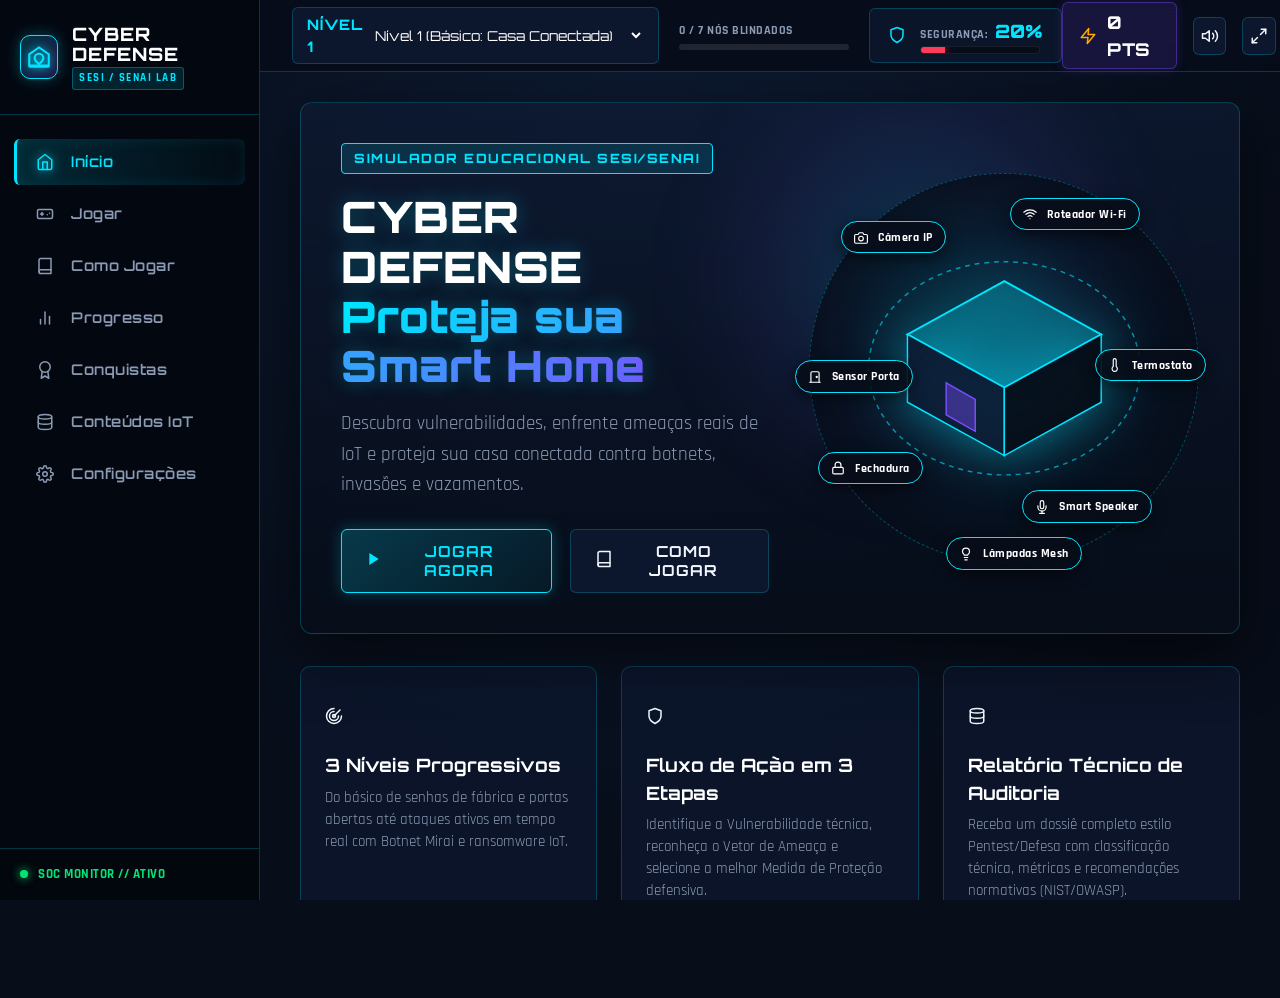
==== commit 19fb2e8a: "feat: Adicionado modo de exploração livre da casa (WASD / Agente Cyber / D-pad)" ====
--- a/pagininha.html
+++ b/pagininha.html
@@ -215,6 +215,9 @@
                         <button class="filter-room-btn" data-room="kitchen">COZINHA</button>
                         <button class="filter-room-btn" data-room="entrance">ENTRADA / FACHADA</button>
                         <div class="map-actions-cluster">
+                            <button class="scan-radar-btn" id="btn-toggle-exploration" title="Alternar Modo Exploração com Agente">
+                                <span data-icon="gamepad"></span> MODO EXPLORAÇÃO (WASD)
+                            </button>
                             <button class="scan-radar-btn" id="btn-scan-network" title="Disparar Varredura de Rede com Radar">
                                 <span data-icon="radar"></span> ESCANEAR REDE
                             </button>
@@ -224,8 +227,25 @@
                     <div class="gameplay-layout-grid">
                         <!-- Mapa Isométrico Interativo com Cúpula Holográfica -->
                         <div class="map-canvas-container" id="isometric-map-wrapper">
-                            <!-- Canvas 2D da Cúpula Holográfica de Proteção -->
+                            <!-- Canvas 2D da Cúpula Holográfica de Proteção e Agente -->
                             <canvas id="dome-canvas"></canvas>
+
+                            <!-- HUD de Controles de Exploração Livre -->
+                            <div class="exploration-hud-overlay" id="exploration-controls-hud" style="display: none;">
+                                <div class="hud-guide-badge">
+                                    <span class="hud-icon">🎮</span>
+                                    <span>MODO AGENTE: <strong>WASD / Setas</strong> para andar | <strong>Clique no chão</strong> para mover | <strong>[E]</strong> Inspecionar</span>
+                                </div>
+                                <div class="virtual-dpad">
+                                    <button class="dpad-btn dpad-up" id="btn-dpad-up">▲</button>
+                                    <div class="dpad-middle">
+                                        <button class="dpad-btn dpad-left" id="btn-dpad-left">◀</button>
+                                        <button class="dpad-btn dpad-center" id="btn-dpad-interact">E</button>
+                                        <button class="dpad-btn dpad-right" id="btn-dpad-right">▶</button>
+                                    </div>
+                                    <button class="dpad-btn dpad-down" id="btn-dpad-down">▼</button>
+                                </div>
+                            </div>
                         </div>
 
                         <!-- Painel Lateral SOC do Gameplay -->
@@ -429,6 +449,7 @@
     <script src="js/audio.js"></script>
     <script src="js/data.js"></script>
     <script src="js/gameState.js"></script>
+    <script src="js/explorationMode.js"></script>
     <script src="js/isometricMap.js"></script>
     <script src="js/modalInspector.js"></script>
     <script src="js/report.js"></script>
--- a/css/isometric-map.css
+++ b/css/isometric-map.css
@@ -335,3 +335,101 @@
 .soc-feed-line .text {
     color: #cbd5e0;
 }
+
+
+/* =======================================================
+   HUD & CONTROLES DO MODO EXPLORAÇÃO LIVRE (AGENT ROAM)
+   ======================================================= */
+.exploration-hud-overlay {
+    position: absolute;
+    top: 16px;
+    left: 16px;
+    right: 16px;
+    bottom: 16px;
+    pointer-events: none;
+    z-index: 10;
+    display: flex;
+    flex-direction: column;
+    justify-content: space-between;
+}
+
+.hud-guide-badge {
+    align-self: center;
+    background: rgba(4, 8, 16, 0.9);
+    border: 1.5px solid var(--cyber-cyan);
+    border-radius: 20px;
+    padding: 8px 20px;
+    font-family: var(--font-heading);
+    font-size: 0.82rem;
+    color: #fff;
+    box-shadow: 0 0 20px rgba(0, 229, 255, 0.3);
+    display: flex;
+    align-items: center;
+    gap: 10px;
+    pointer-events: auto;
+    animation: fadeInView 0.3s ease-out;
+}
+
+.hud-guide-badge strong {
+    color: var(--cyber-cyan);
+}
+
+.virtual-dpad {
+    align-self: flex-end;
+    display: flex;
+    flex-direction: column;
+    align-items: center;
+    gap: 6px;
+    background: rgba(7, 13, 25, 0.85);
+    border: 1px solid var(--border-glass);
+    border-radius: 12px;
+    padding: 10px;
+    pointer-events: auto;
+    box-shadow: 0 10px 25px rgba(0, 0, 0, 0.6);
+}
+
+.dpad-middle {
+    display: flex;
+    gap: 6px;
+}
+
+.dpad-btn {
+    width: 38px;
+    height: 38px;
+    background: rgba(14, 26, 50, 0.9);
+    border: 1px solid var(--border-glass);
+    border-radius: 6px;
+    color: var(--cyber-cyan);
+    font-family: var(--font-heading);
+    font-size: 0.95rem;
+    font-weight: 800;
+    cursor: pointer;
+    display: flex;
+    align-items: center;
+    justify-content: center;
+    transition: all 0.15s ease;
+    user-select: none;
+}
+
+.dpad-btn:hover {
+    background: var(--cyber-cyan);
+    color: #070d19;
+    box-shadow: 0 0 12px var(--cyber-cyan);
+    transform: scale(1.08);
+}
+
+.dpad-btn:active {
+    transform: scale(0.94);
+}
+
+.dpad-center {
+    background: rgba(0, 230, 118, 0.2);
+    border-color: var(--cyber-green);
+    color: var(--cyber-green);
+}
+
+.dpad-center:hover {
+    background: var(--cyber-green);
+    color: #070d19;
+    box-shadow: 0 0 12px var(--cyber-green);
+}
